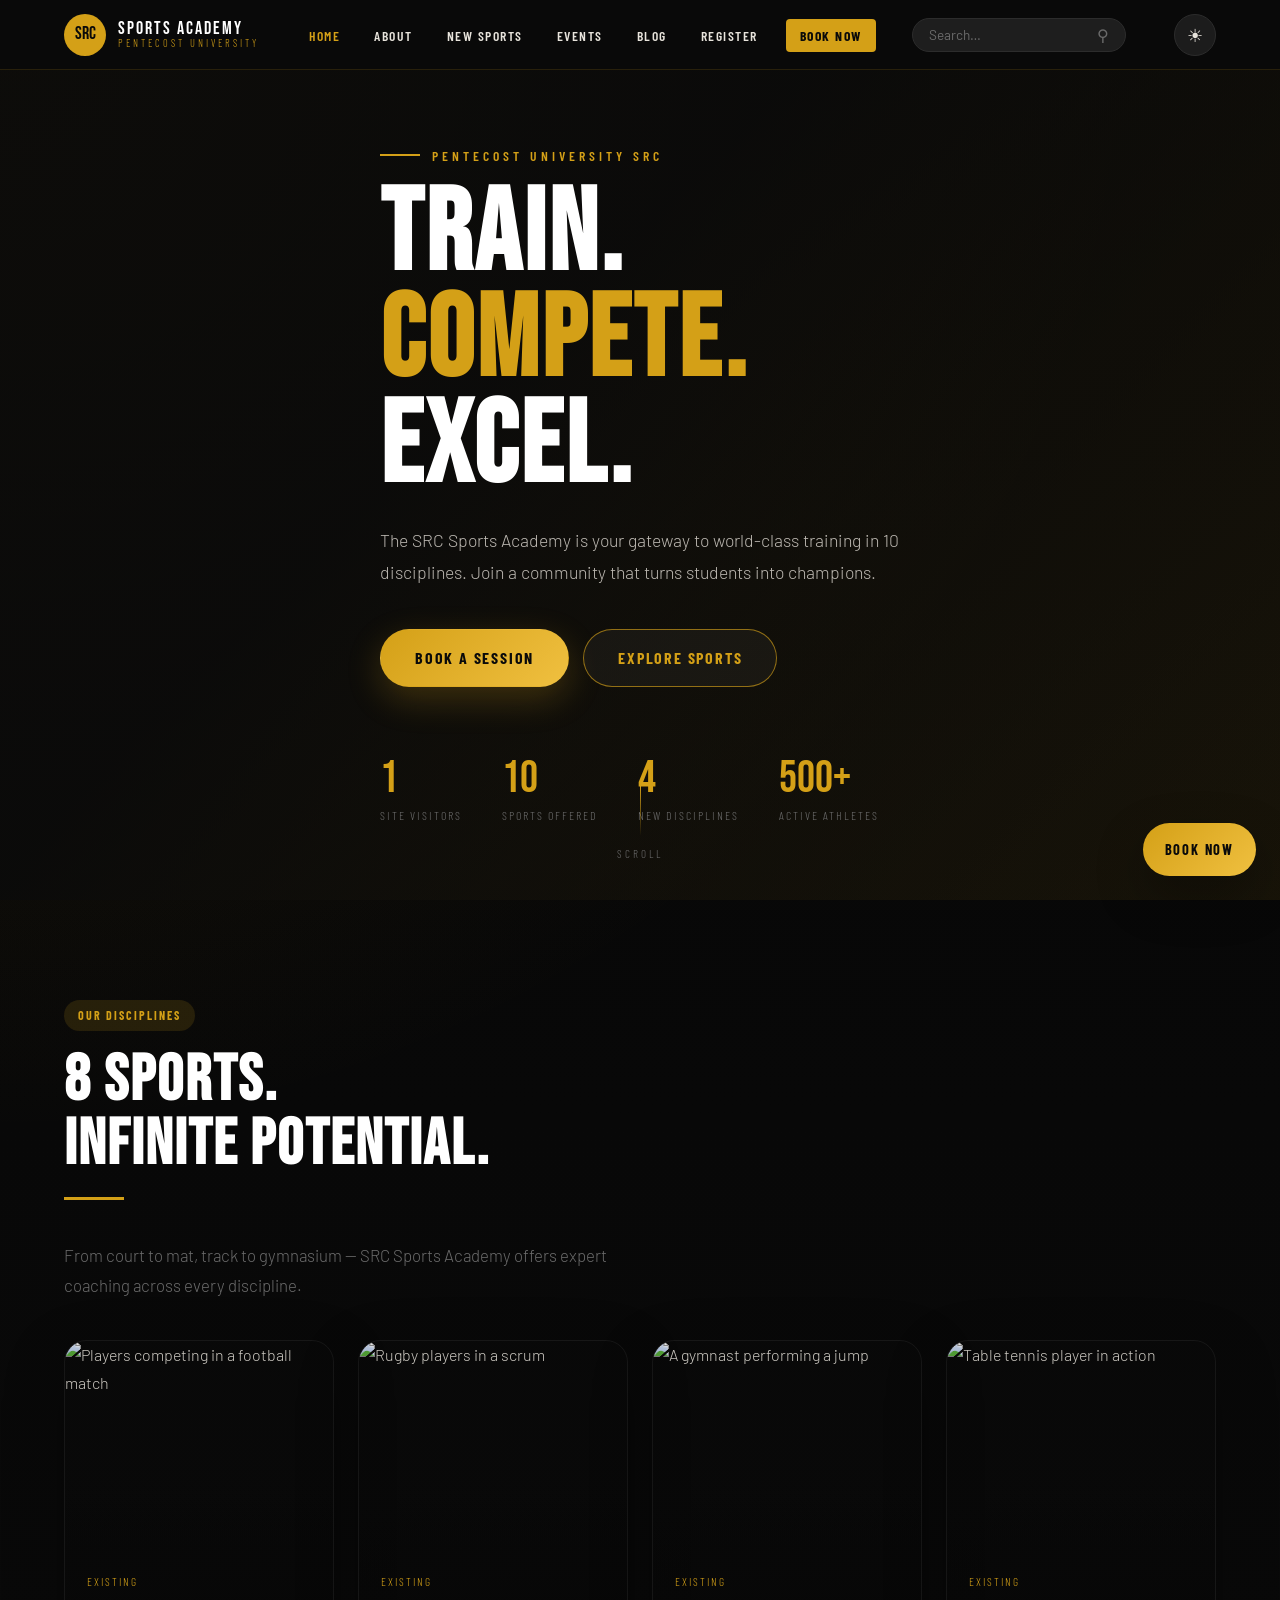
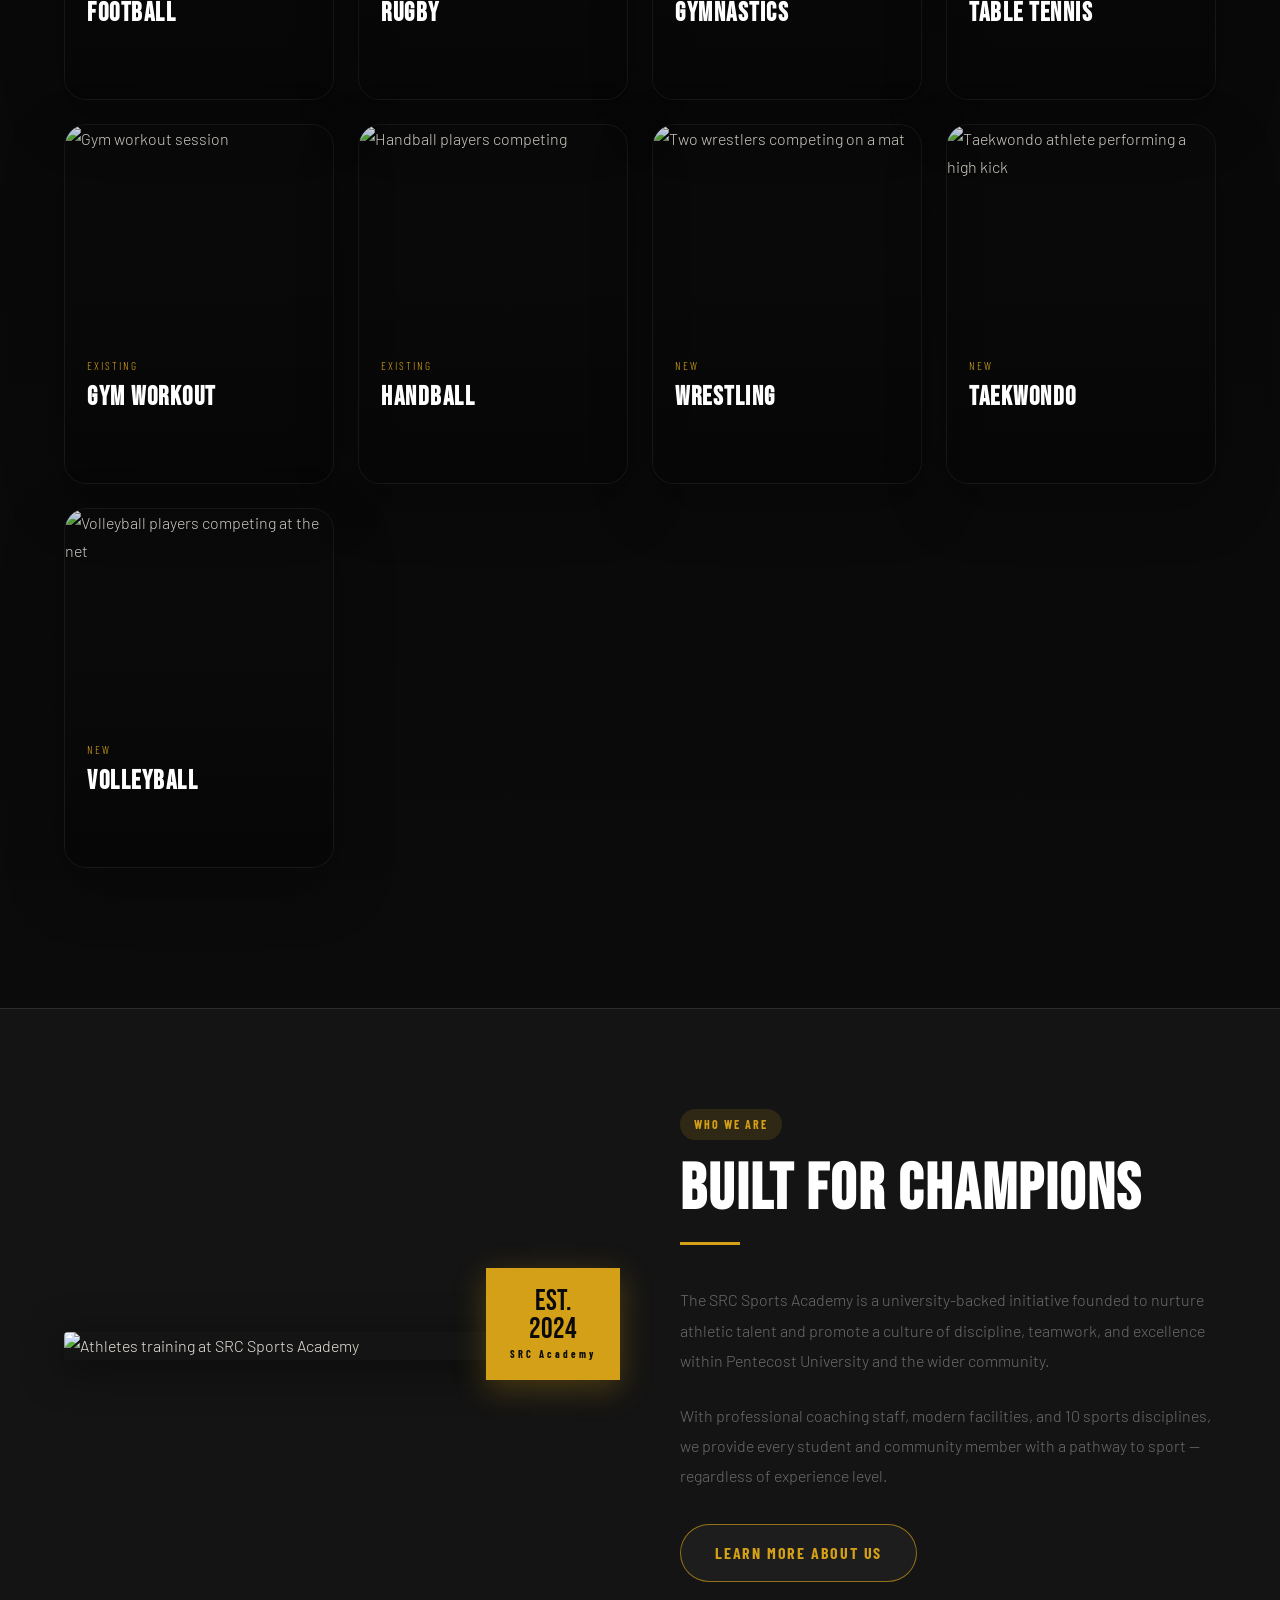
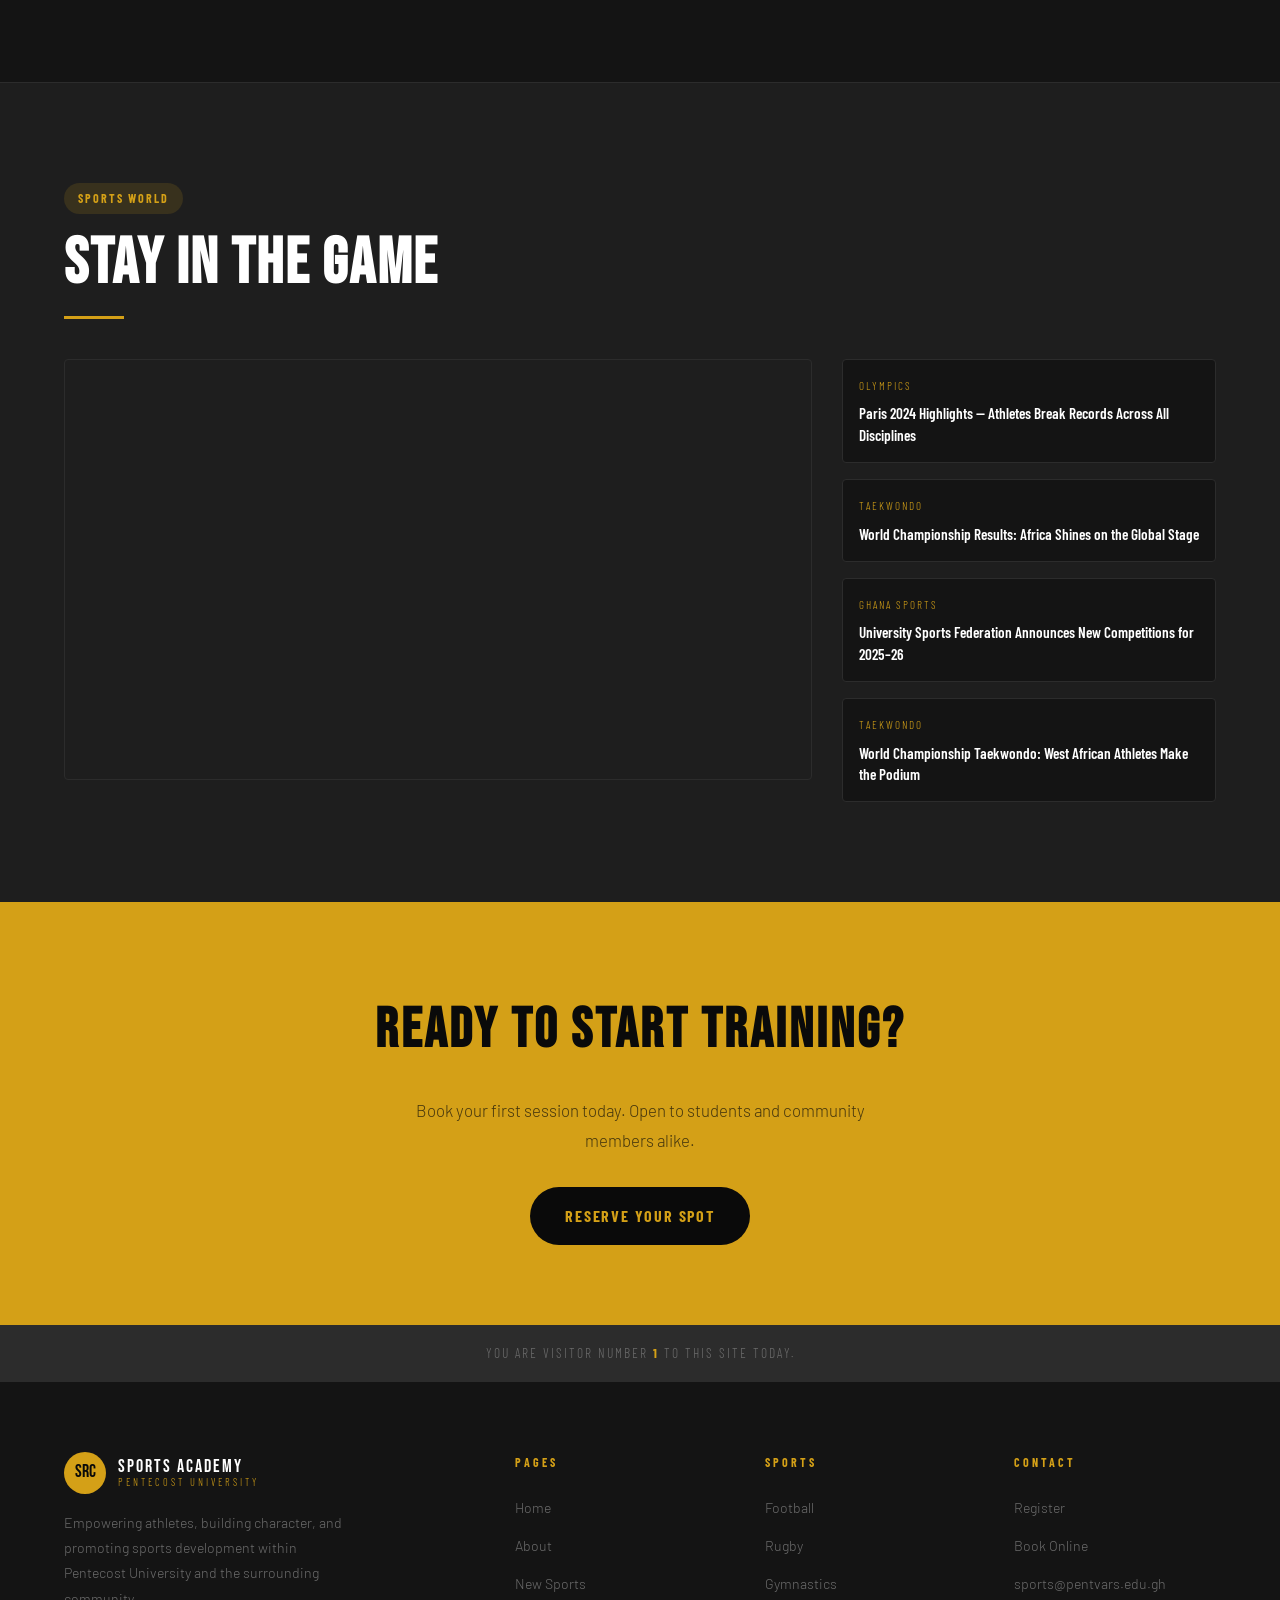
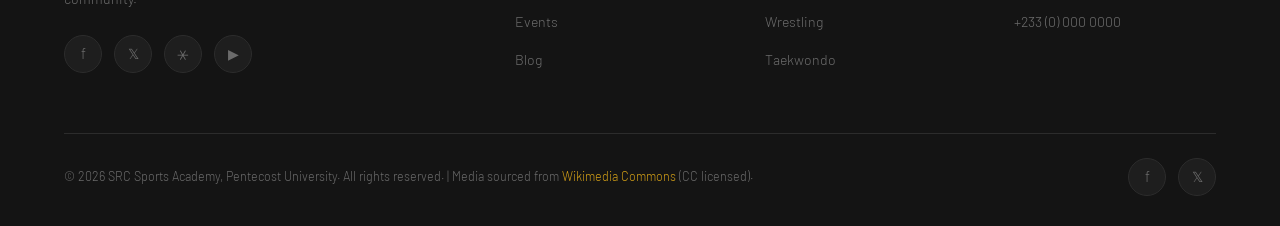
==== index.html @ ab051257 "Add files via upload" ====
<!DOCTYPE html>
<html lang="en">
<head>
  <meta charset="UTF-8">
  <meta name="viewport" content="width=device-width, initial-scale=1.0">
  <meta name="description" content="SRC Sports Academy — Pentecost University's premier sports training centre offering Football, Rugby, Gymnastics, Wrestling, Taekwondo, Volleyball and more.">
  <title>SRC Sports Academy | Home</title>
  <link rel="stylesheet" href="style.css">
</head>
<body>

  <!-- Skip Link (Accessibility) -->
  <a class="skip-link" href="#main-content">Skip to main content</a>

  <!-- ── NAVBAR ──────────────────────────────────────────── -->
  <nav class="navbar" aria-label="Main navigation">
    <div class="container nav-inner">
      <a class="nav-logo" href="index.html" aria-label="SRC Sports Academy Home">
        <div class="nav-logo-icon" aria-hidden="true">SRC</div>
        <div class="nav-logo-text">
          <span>Sports Academy</span>
          <span>Pentecost University</span>
        </div>
      </a>

      <ul class="nav-links">
        <li><a href="index.html" class="active">Home</a></li>
        <li><a href="about.html">About</a></li>
        <li><a href="sports.html">New Sports</a></li>
        <li><a href="events.html">Events</a></li>
        <li><a href="blog.html">Blog</a></li>
        <li><a href="register.html">Register</a></li>
        <li><a href="book.html" class="book-cta">Book Now</a></li>
      </ul>

      <div class="nav-search" role="search">
        <label for="site-search" class="sr-only">Search the site</label>
        <input type="search" id="site-search" placeholder="Search…" aria-label="Search" autocomplete="off">
        <button type="button" id="search-btn" aria-label="Submit search">&#9906;</button>
      </div>

      <button type="button" class="theme-toggle" aria-label="Toggle dark and light mode">☾</button>
      <button class="hamburger" id="hamburger" aria-label="Toggle mobile menu" aria-expanded="false" aria-controls="mobile-nav">
        <span></span><span></span><span></span>
      </button>
    </div>
  </nav>

  <!-- Mobile Nav -->
  <div class="mobile-nav" id="mobile-nav" role="dialog" aria-modal="false" aria-label="Mobile navigation">
    <a href="index.html">Home</a>
    <a href="about.html">About</a>
    <a href="sports.html">New Sports</a>
    <a href="events.html">Events</a>
    <a href="blog.html">Blog</a>
    <a href="register.html">Register</a>
    <a href="book.html" class="book-cta-mob">Book Now →</a>
    <div class="mobile-search" role="search">
      <label for="mobile-search-input" class="sr-only">Search</label>
      <input type="search" id="mobile-search-input" placeholder="Search…" aria-label="Search">
      <button type="button" aria-label="Search">&#9906;</button>
    </div>
  </div>

  <!-- Search Results Panel -->
  <div id="search-results" role="region" aria-live="polite" aria-label="Search results"></div>

  <!-- ── MAIN ────────────────────────────────────────────── -->
  <main id="main-content">

    <!-- HERO -->
    <section class="hero" aria-label="Hero banner">
      <video class="hero-video" autoplay muted loop playsinline poster="https://images.unsplash.com/photo-1577223625816-7546f13df25d?w=1400&amp;q=80" aria-hidden="true">
        <!-- Fallback for browsers without autoplay -->
      </video>
      <div class="hero-overlay" aria-hidden="true"></div>
      <div class="container hero-content">
        <p class="hero-eyebrow fade-up">Pentecost University SRC</p>
        <h1 class="hero-title fade-up delay-1">
          Train.<br><em>Compete.</em><br>Excel.
        </h1>
        <p class="hero-desc fade-up delay-2">
          The SRC Sports Academy is your gateway to world-class training in 10 disciplines. Join a community that turns students into champions.
        </p>
        <div class="hero-actions fade-up delay-3">
          <a href="book.html" class="btn btn-gold">Book a Session</a>
          <a href="sports.html" class="btn btn-outline">Explore Sports</a>
        </div>
        <div class="hero-stats fade-up delay-4">
          <div class="stat-item">
            <div class="stat-num" id="visitor-count">—</div>
            <div class="stat-label">Site Visitors</div>
          </div>
          <div class="stat-item">
            <div class="stat-num">10</div>
            <div class="stat-label">Sports Offered</div>
          </div>
          <div class="stat-item">
            <div class="stat-num">4</div>
            <div class="stat-label">New Disciplines</div>
          </div>
          <div class="stat-item">
            <div class="stat-num">500+</div>
            <div class="stat-label">Active Athletes</div>
          </div>
        </div>
      </div>
      <div class="hero-scroll" aria-hidden="true">
        <div class="scroll-line"></div>
        <span>Scroll</span>
      </div>
    </section>

    <!-- SPORTS GRID -->
    <section class="section-pad" aria-labelledby="sports-heading">
      <div class="container" style="margin-bottom:40px;">
        <span class="tag">Our Disciplines</span>
        <h2 class="section-title" id="sports-heading">8 Sports.<br>Infinite Potential.</h2>
        <div class="divider"></div>
        <p class="section-sub">From court to mat, track to gymnasium — SRC Sports Academy offers expert coaching across every discipline.</p>
        <div class="sports-grid">

        <article class="sport-card">
          <img src="https://images.pexels.com/photos/34049622/pexels-photo-34049622.jpeg?w=800&amp;h=600&amp;fit=crop"
               alt="Players competing in a football match" loading="lazy">
          <div class="sport-card-overlay">
            <div class="sport-tag">Existing</div>
            <h3 class="sport-name">Football</h3>
            <a href="book.html?sport=football" class="sport-book">Book Now →</a>
          </div>
        </article>

        <article class="sport-card">
          <img src="https://images.pexels.com/photos/5116575/pexels-photo-5116575.jpeg?w=800&amp;h=600&amp;fit=crop"
               alt="Rugby players in a scrum" loading="lazy">
          <div class="sport-card-overlay">
            <div class="sport-tag">Existing</div>
            <h3 class="sport-name">Rugby</h3>
            <a href="book.html?sport=rugby" class="sport-book">Book Now →</a>
          </div>
        </article>

        <article class="sport-card">
          <img src="https://images.pexels.com/photos/6572624/pexels-photo-6572624.jpeg?w=800&amp;h=600&amp;fit=crop"
               alt="A gymnast performing a jump" loading="lazy">
          <div class="sport-card-overlay">
            <div class="sport-tag">Existing</div>
            <h3 class="sport-name">Gymnastics</h3>
            <a href="book.html?sport=gymnastics" class="sport-book">Book Now →</a>
          </div>
        </article>

        <article class="sport-card">
          <img src="https://images.pexels.com/photos/709134/pexels-photo-709134.jpeg?w=800&amp;h=600&amp;fit=crop"
               alt="Table tennis player in action" loading="lazy">
          <div class="sport-card-overlay">
            <div class="sport-tag">Existing</div>
            <h3 class="sport-name">Table Tennis</h3>
            <a href="book.html?sport=tabletennis" class="sport-book">Book Now →</a>
          </div>
        </article>

        <article class="sport-card">
          <img src="https://images.pexels.com/photos/31849599/pexels-photo-31849599.jpeg?w=800&amp;h=600&amp;fit=crop"
               alt="Gym workout session" loading="lazy">
          <div class="sport-card-overlay">
            <div class="sport-tag">Existing</div>
            <h3 class="sport-name">Gym Workout</h3>
            <a href="book.html?sport=gymworkout" class="sport-book">Book Now →</a>
          </div>
        </article>

        <article class="sport-card">
          <img src="https://images.pexels.com/photos/10349969/pexels-photo-10349969.jpeg?w=800&amp;h=600&amp;fit=crop"
               alt="Handball players competing" loading="lazy">
          <div class="sport-card-overlay">
            <div class="sport-tag">Existing</div>
            <h3 class="sport-name">Handball</h3>
            <a href="book.html?sport=handball" class="sport-book">Book Now →</a>
          </div>
        </article>

        <article class="sport-card">
          <img src="https://images.pexels.com/photos/29762867/pexels-photo-29762867.jpeg?w=800&amp;h=600&amp;fit=crop"
               alt="Two wrestlers competing on a mat" loading="lazy">
          <div class="sport-card-overlay">
            <div class="sport-tag">New</div>
            <h3 class="sport-name">Wrestling</h3>
            <a href="book.html?sport=wrestling" class="sport-book">Book Now →</a>
          </div>
        </article>

        <article class="sport-card">
          <img src="https://images.pexels.com/photos/30788992/pexels-photo-30788992.jpeg?w=800&amp;h=600&amp;fit=crop"
               alt="Taekwondo athlete performing a high kick" loading="lazy">
          <div class="sport-card-overlay">
            <div class="sport-tag">New</div>
            <h3 class="sport-name">Taekwondo</h3>
            <a href="book.html?sport=taekwondo" class="sport-book">Book Now →</a>
          </div>
        </article>

        <article class="sport-card">
          <img src="https://images.pexels.com/photos/35514787/pexels-photo-35514787.jpeg?w=800&amp;h=600&amp;fit=crop"
               alt="Volleyball players competing at the net" loading="lazy">
          <div class="sport-card-overlay">
            <div class="sport-tag">New</div>
            <h3 class="sport-name">Volleyball</h3>
            <a href="book.html?sport=volleyball" class="sport-book">Book Now →</a>
          </div>
        </article>

      </div>
    </div>
    </section>

    <!-- ABOUT BAND -->
    <section class="about-band section-pad" aria-labelledby="about-heading">
      <div class="container about-grid">
        <div class="about-img-wrap">
          <img src="https://images.pexels.com/photos/7793692/pexels-photo-7793692.jpeg?w=1280&amp;h=800&amp;fit=crop"
               alt="Athletes training at SRC Sports Academy" loading="lazy">
          <div class="about-badge">
            Est.<br>2024<br><small>SRC Academy</small>
          </div>
        </div>
        <div>
          <span class="tag">Who We Are</span>
          <h2 class="section-title" id="about-heading">Built For Champions</h2>
          <div class="divider"></div>
          <p style="color:var(--grey);line-height:1.9;margin-bottom:24px;">
            The SRC Sports Academy is a university-backed initiative founded to nurture athletic talent and promote a culture of discipline, teamwork, and excellence within Pentecost University and the wider community.
          </p>
          <p style="color:var(--grey);line-height:1.9;margin-bottom:32px;">
            With professional coaching staff, modern facilities, and 10 sports disciplines, we provide every student and community member with a pathway to sport — regardless of experience level.
          </p>
          <a href="about.html" class="btn btn-outline">Learn More About Us</a>
        </div>
      </div>
    </section>

    <!-- MEDIA SECTION -->
    <section class="media-section section-pad" aria-labelledby="media-heading">
      <div class="container">
        <span class="tag">Sports World</span>
        <h2 class="section-title" id="media-heading">Stay In the Game</h2>
        <div class="divider"></div>
        <div class="media-grid">
          <div class="media-embed">
            <iframe
              src="https://www.youtube.com/embed/pqnfrzqMUhk?autoplay=1&amp;mute=1&amp;rel=0&amp;playsinline=1"
              title="Olympic Highlights — Embedded Sports Coverage"
              allow="accelerometer; autoplay; clipboard-write; encrypted-media; gyroscope; picture-in-picture; fullscreen"
              allowfullscreen
              loading="lazy"
              aria-label="Olympic sports highlights video">
            </iframe>
          </div>
          <div class="media-sidebar">
            <div class="media-card">
              <div class="media-card-tag">Olympics</div>
              <div class="media-card-title">Paris 2024 Highlights — Athletes Break Records Across All Disciplines</div>
            </div>
            <div class="media-card">
              <div class="media-card-tag">Taekwondo</div>
              <div class="media-card-title">World Championship Results: Africa Shines on the Global Stage</div>
            </div>
            <div class="media-card">
              <div class="media-card-tag">Ghana Sports</div>
              <div class="media-card-title">University Sports Federation Announces New Competitions for 2025–26</div>
            </div>
            <div class="media-card">
              <div class="media-card-tag">Taekwondo</div>
              <div class="media-card-title">World Championship Taekwondo: West African Athletes Make the Podium</div>
            </div>
          </div>
        </div>
      </div>
    </section>

    <!-- CTA BAND -->
    <section aria-label="Call to action" style="background:var(--gold);padding:80px 0;text-align:center;">
      <div class="container">
        <h2 style="font-family:var(--font-display);font-size:clamp(2rem,5vw,3.5rem);color:var(--dark);letter-spacing:3px;margin-bottom:16px;">
          READY TO START TRAINING?
        </h2>
        <p style="color:rgba(10,10,10,0.7);font-size:1.05rem;margin-bottom:32px;max-width:500px;margin-left:auto;margin-right:auto;">
          Book your first session today. Open to students and community members alike.
        </p>
        <a href="book.html" class="btn" style="background:var(--dark);color:var(--gold);">Reserve Your Spot</a>
      </div>
    </section>

  </main>

  <!-- ── VISITOR COUNTER ──────────────────────────────────── -->
  <div class="visitor-bar" role="status" aria-live="polite">
    You are visitor number <strong id="visit-count-display">—</strong> to this site today.
  </div>

  <!-- ── FOOTER ───────────────────────────────────────────── -->
  <a href="book.html" class="fab-book" aria-label="Book Now">Book Now</a>
  <footer role="contentinfo">
    <div class="container">
      <div class="footer-grid">
        <div class="footer-brand">
          <div class="nav-logo" style="margin-bottom:0">
            <div class="nav-logo-icon">SRC</div>
            <div class="nav-logo-text">
              <span>Sports Academy</span>
              <span>Pentecost University</span>
            </div>
          </div>
          <p>Empowering athletes, building character, and promoting sports development within Pentecost University and the surrounding community.</p>
          <div class="social-icons" aria-label="Social media links">
            <a href="#" class="social-icon" aria-label="Facebook">f</a>
            <a href="#" class="social-icon" aria-label="Twitter/X">𝕏</a>
            <a href="#" class="social-icon" aria-label="Instagram">&#9913;</a>
            <a href="#" class="social-icon" aria-label="YouTube">&#9654;</a>
          </div>
        </div>
        <div class="footer-col">
          <h4>Pages</h4>
          <ul>
            <li><a href="index.html">Home</a></li>
            <li><a href="about.html">About</a></li>
            <li><a href="sports.html">New Sports</a></li>
            <li><a href="events.html">Events</a></li>
            <li><a href="blog.html">Blog</a></li>
          </ul>
        </div>
        <div class="footer-col">
          <h4>Sports</h4>
          <ul>
            <li><a href="book.html?sport=football">Football</a></li>
            <li><a href="book.html?sport=rugby">Rugby</a></li>
            <li><a href="book.html?sport=gymnastics">Gymnastics</a></li>
            <li><a href="book.html?sport=wrestling">Wrestling</a></li>
            <li><a href="book.html?sport=taekwondo">Taekwondo</a></li>
          </ul>
        </div>
        <div class="footer-col">
          <h4>Contact</h4>
          <ul>
            <li><a href="register.html">Register</a></li>
            <li><a href="book.html">Book Online</a></li>
            <li><a href="mailto:sports@pentvars.edu.gh">sports@pentvars.edu.gh</a></li>
            <li><a href="tel:+233000000000">+233 (0) 000 0000</a></li>
          </ul>
        </div>
      </div>
      <div class="footer-bottom">
        <p class="footer-copy">
          &copy; 2026 SRC Sports Academy, Pentecost University. All rights reserved. |
          Media sourced from <a href="https://commons.wikimedia.org" target="_blank" rel="noopener">Wikimedia Commons</a> (CC licensed).
        </p>
        <div class="social-icons" aria-hidden="true">
          <a href="#" class="social-icon" tabindex="-1">f</a>
          <a href="#" class="social-icon" tabindex="-1">𝕏</a>
        </div>
      </div>
    </div>
  </footer>

  <!-- ── SCRIPTS ──────────────────────────────────────────── -->
  <script src="https://code.jquery.com/jquery-3.7.1.min.js"
          integrity="sha256-/JqT3SQfawRcv/BIHPThkBvs0OEvtFFmqPF/lYI/Cxo="
          crossorigin="anonymous"></script>
  <script>
  $(function () {

    /* ── Hamburger Menu ── */
    const $ham = $('#hamburger');
    const $mob = $('#mobile-nav');
    $ham.on('click', function () {
      const open = $mob.hasClass('open');
      $mob.toggleClass('open');
      $ham.toggleClass('open');
      $ham.attr('aria-expanded', !open);
    });

    /* ── Visitor Counter ── */
    let count = parseInt(localStorage.getItem('src_visits') || '0') + 1;
    localStorage.setItem('src_visits', count);
    $('#visitor-count, #visit-count-display').text(count.toLocaleString());

    /* ── Search Functionality ── */
    const pages = [
      { title: 'Home',       url: 'index.html',    desc: 'SRC Sports Academy landing page' },
      { title: 'About',      url: 'about.html',    desc: 'Mission, vision, values and team' },
      { title: 'New Sports', url: 'sports.html',   desc: 'Wrestling, Taekwondo, Volleyball' },
      { title: 'Events',     url: 'events.html',   desc: 'Upcoming fixtures and competitions' },
      { title: 'Blog',       url: 'blog.html',     desc: 'News, updates and community posts' },
      { title: 'Register',   url: 'register.html', desc: 'Create your academy account' },
      { title: 'Book Now',   url: 'book.html',     desc: 'Reserve a training session online' },
      { title: 'Football',   url: 'book.html?sport=football',   desc: 'Book a football session' },
      { title: 'Rugby',      url: 'book.html?sport=rugby',      desc: 'Book a rugby session' },
      { title: 'Taekwondo',  url: 'book.html?sport=taekwondo',  desc: 'Book a taekwondo session' },
      { title: 'Wrestling',  url: 'book.html?sport=wrestling',  desc: 'Book a wrestling session' },
      { title: 'Volleyball', url: 'book.html?sport=volleyball',  desc: 'Book a volleyball session' },
    ];

    function doSearch(q) {
      const $panel = $('#search-results');
      if (!q.trim()) { $panel.hide(); return; }
      const results = pages.filter(p =>
        p.title.toLowerCase().includes(q.toLowerCase()) ||
        p.desc.toLowerCase().includes(q.toLowerCase())
      );
      if (!results.length) {
        $panel.html('<h4>Search Results</h4><p style="color:var(--grey)">No results found.</p>').show();
        return;
      }
      let html = '<h4>Search Results</h4>';
      results.forEach(r => {
        html += `<div class="result-item"><a href="${r.url}">${r.title}</a><p>${r.desc}</p></div>`;
      });
      $panel.html(html).show();
    }

    $('#search-btn').on('click', function () { doSearch($('#site-search').val()); });
    $('#site-search').on('keyup', function (e) {
      if (e.key === 'Enter' || e.key === 'Escape') {
        if (e.key === 'Escape') { $('#search-results').hide(); return; }
        doSearch($(this).val());
      }
    });
    $(document).on('click', function (e) {
      if (!$(e.target).closest('.nav-search, #search-results').length) {
        $('#search-results').hide();
      }
    });

  });
  </script>

  <script src="theme-toggle.js"></script>
</body>
</html>
---- style.css ----
/* ============================================================
   SRC SPORTS ACADEMY — EXTERNAL STYLESHEET
   Pentecost University | Level 200 Web Design Project
   ============================================================ */

@import url('https://fonts.googleapis.com/css2?family=Bebas+Neue&family=Barlow:ital,wght@0,300;0,400;0,600;0,700;1,300&family=Barlow+Condensed:wght@400;600;700&display=swap');

/* ── CSS Variables ─────────────────────────────────────── */
:root {
  --gold:    #D4A017;
  --gold-lt: #F0C040;
  --dark:    #0A0A0A;
  --dark2:   #141414;
  --dark3:   #1E1E1E;
  --mid:     #2C2C2C;
  --grey:    #6B6B6B;
  --light:   #E8E4DC;
  --white:   #FFFFFF;
  --red:     #C0392B;

  --font-display: 'Bebas Neue', sans-serif;
  --font-cond:    'Barlow Condensed', sans-serif;
  --font-body:    'Barlow', sans-serif;

  --nav-h: 70px;
  --radius: 4px;
  --transition: 0.3s ease;
  --shadow: 0 8px 40px rgba(0,0,0,0.5);
  --bg: radial-gradient(circle at top left, rgba(212,160,23,0.12), transparent 22%), linear-gradient(180deg, #060606 0%, #0f0f0f 100%);
  --surface: var(--dark2);
  --surface-strong: var(--dark3);
  --surface-soft: rgba(255,255,255,0.04);
  --border-color: var(--mid);
  --text: var(--light);
  --text-muted: var(--grey);
  --card-border: rgba(255,255,255,0.06);
}

body.light-mode {
  --dark: #f4f3ee;
  --dark2: #fbf9f4;
  --dark3: #ffffff;
  --mid: #d7c2a0;
  --grey: #6b6b6b;
  --light: #1a1a1a;
  --white: #111111;
  --text: #111111;
  --text-muted: #5d5d5d;
  --bg: radial-gradient(circle at top left, rgba(212,160,23,0.18), transparent 24%), linear-gradient(180deg, #fbf7f0 0%, #ede7db 100%);
  --surface: var(--dark2);
  --surface-strong: var(--dark3);
  --surface-soft: rgba(0,0,0,0.03);
  --border-color: rgba(0,0,0,0.12);
  --card-border: rgba(0,0,0,0.08);
}

body.light-mode .form-wrap {
  background: rgba(255,255,255,0.92);
  border-color: rgba(0,0,0,0.08);
  box-shadow: 0 18px 60px rgba(0,0,0,0.08);
}
body.light-mode .form-input,
body.light-mode .form-select,
body.light-mode .form-textarea {
  background: rgba(0,0,0,0.04);
  border-color: rgba(0,0,0,0.08);
  color: var(--text);
}
body.light-mode .form-input::placeholder,
body.light-mode .form-textarea::placeholder {
  color: var(--grey);
}
body.light-mode .hero-overlay {
  background: linear-gradient(135deg, rgba(255,255,255,0.88) 40%, rgba(212,160,23,0.08) 100%);
}
body.light-mode .sport-card-overlay {
  background: linear-gradient(to top, rgba(255,255,255,0.96) 0%, rgba(255,255,255,0.15) 60%);
}


/* ── Reset ─────────────────────────────────────────────── */
*, *::before, *::after { box-sizing: border-box; margin: 0; padding: 0; }
html { scroll-behavior: smooth; }
body {
  min-height: 100vh;
  background: var(--bg);
  color: var(--text);
  font-family: var(--font-body);
  font-weight: 300;
  font-size: 1rem;
  line-height: 1.75;
  overflow-x: hidden;
}
img { max-width: 100%; display: block; }
a { color: inherit; text-decoration: none; transition: color var(--transition); }
a:hover { color: var(--gold); }
ul { list-style: none; }
button, input, textarea, select {
  font-family: var(--font-body);
  outline: none;
  border: none;
  background: none;
}
button:focus-visible,
input:focus-visible,
textarea:focus-visible,
select:focus-visible {
  outline: 3px solid rgba(212,160,23,0.35);
  outline-offset: 3px;
}

/* ── Utility ───────────────────────────────────────────── */
.container        { max-width: 1200px; margin: 0 auto; padding: 0 24px; }
.section-pad      { padding: 100px 0; }
.section-pad-sm   { padding: 60px 0; }
.text-gold        { color: var(--gold); }
.text-center      { text-align: center; }
.btn {
  display: inline-flex;
  align-items: center;
  justify-content: center;
  padding: 14px 34px;
  font-family: var(--font-cond);
  font-size: 1rem;
  font-weight: 700;
  letter-spacing: 1.8px;
  text-transform: uppercase;
  cursor: pointer;
  border-radius: 999px;
  transition: transform var(--transition), box-shadow var(--transition), background var(--transition), color var(--transition);
  border: 1px solid transparent;
}
.btn-gold {
  background: linear-gradient(135deg, var(--gold), var(--gold-lt));
  color: var(--dark);
  box-shadow: 0 12px 35px rgba(212,160,23,0.24);
}
.btn-gold:hover {
  background: linear-gradient(135deg, #f3cf6f, #ffe493);
  transform: translateY(-3px);
}
.btn-outline {
  border: 1px solid rgba(212,160,23,0.65);
  color: var(--gold);
  background: rgba(255,255,255,0.04);
}
.btn-outline:hover {
  background: rgba(212,160,23,0.12);
  color: var(--gold);
  transform: translateY(-2px);
}
.btn svg,
.btn-icon { margin-left: 10px; }
.tag {
  display: inline-block;
  padding: 5px 14px;
  background: rgba(212,160,23,0.14);
  color: var(--gold);
  font-family: var(--font-cond);
  font-size: 0.75rem;
  font-weight: 700;
  letter-spacing: 2px;
  text-transform: uppercase;
  border-radius: 999px;
  margin-bottom: 18px;
}
.section-title {
  font-family: var(--font-display);
  font-size: clamp(2.4rem, 5vw, 4rem);
  line-height: 1;
  letter-spacing: 2px;
  color: var(--white);
  margin-bottom: 16px;
}
.section-sub {
  font-size: 1.05rem;
  color: var(--grey);
  max-width: 600px;
  line-height: 1.8;
}
.divider {
  width: 60px; height: 3px;
  background: var(--gold);
  margin: 20px 0 40px;
}
.divider.center { margin: 20px auto 40px; }
.sr-only {
  position: absolute; width: 1px; height: 1px;
  padding: 0; margin: -1px; overflow: hidden;
  clip: rect(0,0,0,0); border: 0;
}

/* ── Skip Link (Accessibility) ─────────────────────────── */
.skip-link {
  position: absolute;
  top: -50px; left: 16px;
  background: var(--gold);
  color: var(--dark);
  padding: 10px 20px;
  font-weight: 700;
  z-index: 9999;
  border-radius: 0 0 4px 4px;
  transition: top 0.2s;
}
.skip-link:focus { top: 0; }

/* ── NAVIGATION ────────────────────────────────────────── */
.navbar {
  position: fixed; top: 0; left: 0; right: 0;
  height: var(--nav-h);
  background: rgba(10,10,10,0.95);
  backdrop-filter: blur(12px);
  border-bottom: 1px solid rgba(212,160,23,0.15);
  z-index: 1000;
  display: flex;
  align-items: center;
}
.nav-inner {
  display: flex; align-items: center;
  justify-content: space-between;
  width: 100%;
}
.nav-logo {
  display: flex; align-items: center; gap: 12px;
}
.nav-logo-icon {
  width: 42px; height: 42px;
  background: var(--gold);
  border-radius: 50%;
  display: flex; align-items: center; justify-content: center;
  font-family: var(--font-display);
  font-size: 1.1rem;
  color: var(--dark);
  flex-shrink: 0;
}
.nav-logo-text {
  display: flex; flex-direction: column;
  line-height: 1.1;
}
.nav-logo-text span:first-child {
  font-family: var(--font-display);
  font-size: 1.1rem;
  letter-spacing: 2px;
  color: var(--white);
}
.nav-logo-text span:last-child {
  font-family: var(--font-cond);
  font-size: 0.65rem;
  letter-spacing: 3px;
  color: var(--gold);
  text-transform: uppercase;
}
.nav-links {
  display: flex; align-items: center; gap: 6px;
}
.nav-links a {
  font-family: var(--font-cond);
  font-size: 0.85rem;
  font-weight: 600;
  letter-spacing: 1.5px;
  text-transform: uppercase;
  color: var(--light);
  padding: 8px 14px;
  border-radius: var(--radius);
  transition: var(--transition);
}
.nav-links a:hover,
.nav-links a.active {
  color: var(--gold);
}
.nav-links .book-cta {
  background: var(--gold);
  color: var(--dark) !important;
  font-weight: 700;
  margin-left: 8px;
}
.nav-links .book-cta:hover {
  background: var(--gold-lt);
  transform: translateY(-1px);
}
.nav-search {
  display: flex; align-items: center;
  background: var(--dark3);
  border: 1px solid var(--mid);
  border-radius: 30px;
  padding: 6px 16px;
  gap: 8px;
  transition: var(--transition);
}
.nav-search:focus-within {
  border-color: var(--gold);
}
.nav-search input {
  background: none;
  color: var(--text);
  font-size: 0.85rem;
  width: 160px;
}
.nav-search input::placeholder { color: var(--grey); }
.nav-search button {
  color: var(--grey);
  cursor: pointer;
  font-size: 1rem;
  transition: color 0.2s;
}
.nav-search button:hover { color: var(--gold); }
.hamburger {
  display: none;
  flex-direction: column; gap: 5px;
  cursor: pointer; padding: 6px;
  background: none; border: none;
}
.theme-toggle {
  display: inline-flex;
  align-items: center;
  justify-content: center;
  width: 42px;
  height: 42px;
  margin-left: 12px;
  border-radius: 50%;
  border: 1px solid var(--border-color);
  background: rgba(255,255,255,0.08);
  color: var(--text);
  font-size: 1.1rem;
  cursor: pointer;
  transition: var(--transition), background var(--transition), transform var(--transition);
}
.theme-toggle:hover {
  transform: translateY(-2px);
  background: rgba(255,255,255,0.14);
}
body.light-mode .theme-toggle {
  background: rgba(0,0,0,0.12);
  color: var(--text);
  border-color: rgba(0,0,0,0.16);
}
body.light-mode .theme-toggle:hover {
  background: rgba(0,0,0,0.2);
}
body.light-mode .navbar {
  background: rgba(255,255,255,0.92);
  border-bottom-color: rgba(0,0,0,0.08);
}
body.light-mode .nav-links a,
body.light-mode .mobile-nav a,
body.light-mode .nav-search input,
body.light-mode .mobile-search input {
  color: var(--text);
}
body.light-mode .nav-search,
body.light-mode .mobile-search {
  background: rgba(0,0,0,0.06);
  border-color: rgba(0,0,0,0.08);
}
body.light-mode .nav-logo-text span:first-child {
  color: var(--dark);
}
.hamburger span {
  display: block;
  width: 24px; height: 2px;
  background: var(--light);
  border-radius: 2px;
  transition: var(--transition);
}
.hamburger.open span:nth-child(1) { transform: translateY(7px) rotate(45deg); }
.hamburger.open span:nth-child(2) { opacity: 0; }
.hamburger.open span:nth-child(3) { transform: translateY(-7px) rotate(-45deg); }

/* Mobile nav */
.mobile-nav {
  display: none;
  flex-direction: column;
  position: fixed;
  top: var(--nav-h); left: 0; right: 0;
  background: var(--dark2);
  border-top: 1px solid var(--mid);
  padding: 20px 24px 30px;
  z-index: 999;
  transform: translateY(-110%);
  transition: transform 0.35s cubic-bezier(0.4,0,0.2,1);
}
.mobile-nav.open { transform: translateY(0); }
.mobile-nav a {
  font-family: var(--font-cond);
  font-size: 1.1rem;
  font-weight: 600;
  letter-spacing: 2px;
  text-transform: uppercase;
  color: var(--light);
  padding: 14px 0;
  border-bottom: 1px solid var(--mid);
  transition: color 0.2s;
}
.mobile-nav a:hover { color: var(--gold); }
.mobile-nav .book-cta-mob {
  margin-top: 20px;
  background: var(--gold);
  color: var(--dark);
  text-align: center;
  padding: 14px;
  border-radius: var(--radius);
  font-weight: 700;
}
.mobile-search {
  margin-top: 16px;
  display: flex; align-items: center;
  background: var(--dark3);
  border: 1px solid var(--mid);
  border-radius: 30px;
  padding: 8px 16px; gap: 8px;
}
.mobile-search input {
  flex: 1; background: none;
  color: var(--text); font-size: 0.9rem;
}
.mobile-search input::placeholder { color: var(--grey); }
.mobile-search button { color: var(--grey); cursor: pointer; }

/* ── HERO (Homepage) ───────────────────────────────────── */
.hero {
  position: relative;
  min-height: 100vh;
  display: flex; align-items: center;
  overflow: hidden;
}
.hero-video {
  position: absolute; inset: 0;
  width: 100%; height: 100%;
  object-fit: cover;
  z-index: 0;
  filter: brightness(0.35);
}
.hero-overlay {
  position: absolute; inset: 0;
  background: linear-gradient(135deg, rgba(10,10,10,0.85) 40%, rgba(212,160,23,0.08) 100%);
  z-index: 1;
}
.hero-content {
  position: relative; z-index: 2;
  padding-top: var(--nav-h);
}
.hero-eyebrow {
  font-family: var(--font-cond);
  font-size: 0.85rem;
  font-weight: 600;
  letter-spacing: 4px;
  text-transform: uppercase;
  color: var(--gold);
  margin-bottom: 16px;
  display: flex; align-items: center; gap: 12px;
}
.hero-eyebrow::before {
  content: '';
  display: block; width: 40px; height: 2px;
  background: var(--gold);
}
.hero-title {
  font-family: var(--font-display);
  font-size: clamp(3.5rem, 9vw, 7.5rem);
  line-height: 0.92;
  letter-spacing: 3px;
  color: var(--white);
  margin-bottom: 24px;
}
.hero-title em {
  color: var(--gold);
  font-style: normal;
}
.hero-desc {
  font-size: 1.1rem;
  font-weight: 300;
  color: rgba(232,228,220,0.8);
  max-width: 520px;
  line-height: 1.8;
  margin-bottom: 40px;
}
.hero-actions {
  display: flex; flex-wrap: wrap; gap: 14px;
  align-items: center;
}
.hero-stats {
  display: flex; gap: 40px;
  margin-top: 70px;
}
.stat-item { text-align: left; }
.stat-num {
  font-family: var(--font-display);
  font-size: 2.8rem;
  color: var(--gold);
  line-height: 1;
}
.stat-label {
  font-family: var(--font-cond);
  font-size: 0.75rem;
  letter-spacing: 2px;
  text-transform: uppercase;
  color: var(--grey);
  margin-top: 4px;
}
.hero-scroll {
  position: absolute;
  bottom: 36px; left: 50%;
  transform: translateX(-50%);
  z-index: 2;
  display: flex; flex-direction: column;
  align-items: center; gap: 8px;
  color: var(--grey);
  font-family: var(--font-cond);
  font-size: 0.7rem;
  letter-spacing: 3px;
  text-transform: uppercase;
}
.scroll-line {
  width: 1px; height: 50px;
  background: linear-gradient(to bottom, var(--gold), transparent);
  animation: scrollPulse 2s infinite;
}
@keyframes scrollPulse {
  0%,100% { opacity: 1; }
  50%      { opacity: 0.3; }
}

/* ── SPORTS GRID ───────────────────────────────────────── */
.sports-grid {
  display: grid;
  grid-template-columns: repeat(auto-fit, minmax(260px, 1fr));
  gap: 24px;
  align-items: stretch;
  margin-top: 40px;
}
.sport-card {
  position: relative;
  aspect-ratio: 3 / 4;
  overflow: hidden;
  cursor: pointer;
  min-height: 340px;
}
.sport-card {
  position: relative;
  aspect-ratio: 3/4;
  overflow: hidden;
  cursor: pointer;
  border-radius: 22px;
  border: 1px solid rgba(255,255,255,0.06);
  box-shadow: 0 20px 60px rgba(0,0,0,0.28);
  transition: transform var(--transition), border-color var(--transition), box-shadow var(--transition);
}
.sport-card:hover {
  transform: translateY(-4px);
  border-color: rgba(212,160,23,0.4);
  box-shadow: 0 26px 70px rgba(0,0,0,0.38);
}
.sport-card img {
  width: 100%; height: 100%;
  object-fit: cover;
  transition: transform 0.8s ease;
}
.sport-card:hover img { transform: scale(1.08); }
.sport-card-overlay {
  position: absolute; inset: 0;
  background: linear-gradient(to top, rgba(6,6,6,0.96) 0%, rgba(8,8,8,0.12) 60%);
  display: flex; flex-direction: column;
  justify-content: flex-end;
  padding: 24px 22px;
  transition: var(--transition);
}
.sport-card:hover .sport-card-overlay {
  background: linear-gradient(to top, rgba(10,10,10,0.98) 0%, rgba(212,160,23,0.12) 100%);
}
.sport-name {
  font-family: var(--font-display);
  font-size: clamp(1.45rem, 2vw, 1.9rem);
  letter-spacing: 1.5px;
  color: var(--white);
  line-height: 1.05;
  margin-bottom: 8px;
}
.sport-tag {
  font-family: var(--font-cond);
  font-size: 0.72rem;
  letter-spacing: 2px;
  color: var(--gold);
  text-transform: uppercase;
  margin-bottom: 10px;
}
.sport-card .sport-book {
  margin-top: 16px;
  font-family: var(--font-cond);
  font-size: 0.85rem;
  letter-spacing: 1.8px;
  color: var(--gold);
  text-transform: uppercase;
  display: inline-flex; align-items: center; gap: 8px;
  opacity: 0;
  transform: translateY(10px);
  transition: var(--transition);
}
.sport-card:hover .sport-book {
  opacity: 1;
  transform: translateY(0);
}

/* ── ABOUT BAND ────────────────────────────────────────── */
.about-band {
  background: var(--dark2);
  border-top: 1px solid var(--mid);
  border-bottom: 1px solid var(--mid);
}
.about-grid {
  display: grid;
  grid-template-columns: 1fr 1fr;
  gap: 80px;
  align-items: center;
}
.about-img-wrap {
  position: relative;
}
.about-img-wrap img {
  width: 100%; border-radius: var(--radius);
  box-shadow: var(--shadow);
}
.about-badge {
  position: absolute;
  bottom: -20px; right: -20px;
  background: var(--gold);
  color: var(--dark);
  padding: 20px 24px;
  font-family: var(--font-display);
  font-size: 1.8rem;
  line-height: 1;
  text-align: center;
  box-shadow: 0 8px 30px rgba(212,160,23,0.3);
}
.about-badge small {
  display: block;
  font-family: var(--font-cond);
  font-size: 0.65rem;
  letter-spacing: 3px;
  font-weight: 700;
  margin-top: 4px;
}

/* ── MEDIA EMBED SECTION ───────────────────────────────── */
.media-section { background: var(--dark3); }
.media-grid {
  display: grid;
  grid-template-columns: 2fr 1fr;
  gap: 30px;
}
.media-embed iframe {
  width: 100%;
  aspect-ratio: 16/9;
  border-radius: var(--radius);
  border: 1px solid var(--mid);
}
.media-sidebar {
  display: flex; flex-direction: column; gap: 16px;
}
.media-card {
  background: var(--dark2);
  border: 1px solid var(--mid);
  border-radius: var(--radius);
  padding: 16px;
  transition: border-color 0.2s;
}
.media-card:hover { border-color: var(--gold); }
.media-card-tag {
  font-family: var(--font-cond);
  font-size: 0.7rem;
  letter-spacing: 2px;
  color: var(--gold);
  text-transform: uppercase;
  margin-bottom: 8px;
}
.media-card-title {
  font-family: var(--font-cond);
  font-size: 0.95rem;
  font-weight: 600;
  color: var(--white);
  line-height: 1.4;
}

/* ── VISITOR COUNTER ───────────────────────────────────── */
.visitor-bar {
  background: var(--mid);
  padding: 16px 0;
  text-align: center;
  font-family: var(--font-cond);
  font-size: 0.85rem;
  letter-spacing: 2px;
  color: var(--grey);
  text-transform: uppercase;
}
.visitor-bar strong { color: var(--gold); }

/* ── SEARCH RESULTS OVERLAY ────────────────────────────── */
#search-results {
  display: none;
  position: fixed;
  top: var(--nav-h); left: 50%;
  transform: translateX(-50%);
  width: 500px; max-width: 90vw;
  background: var(--dark2);
  border: 1px solid var(--mid);
  border-radius: var(--radius);
  z-index: 1100;
  padding: 20px;
  box-shadow: var(--shadow);
}
#search-results h4 {
  font-family: var(--font-cond);
  letter-spacing: 2px;
  color: var(--gold);
  margin-bottom: 12px;
}
.result-item {
  padding: 10px 0;
  border-bottom: 1px solid var(--mid);
}
.result-item:last-child { border: none; }
.result-item a {
  font-family: var(--font-cond);
  font-size: 1rem;
  color: var(--white);
  transition: color 0.2s;
}
.result-item a:hover { color: var(--gold); }
.result-item p { font-size: 0.82rem; color: var(--grey); margin-top: 2px; }

/* ── CAPTCHA WIDGET ────────────────────────────────────── */
.captcha-box {
  display: flex; align-items: center; gap: 14px;
  background: var(--dark3);
  border: 1px solid var(--mid);
  border-radius: var(--radius);
  padding: 14px 20px;
  margin: 16px 0;
  cursor: pointer;
  transition: border-color 0.2s;
}
.captcha-box:hover { border-color: var(--gold); }
.captcha-check {
  width: 22px; height: 22px;
  border: 2px solid var(--grey);
  border-radius: 3px;
  display: flex; align-items: center; justify-content: center;
  flex-shrink: 0;
  transition: var(--transition);
}
.captcha-check.checked {
  background: var(--gold);
  border-color: var(--gold);
}
.captcha-label {
  font-family: var(--font-cond);
  font-size: 0.9rem;
  letter-spacing: 1px;
}
.captcha-logo {
  margin-left: auto;
  font-family: var(--font-display);
  font-size: 1rem;
  color: var(--gold);
  text-align: right;
  line-height: 1;
}
.captcha-logo small {
  display: block;
  font-family: var(--font-cond);
  font-size: 0.55rem;
  color: var(--grey);
  letter-spacing: 1px;
}

/* ── FORMS ─────────────────────────────────────────────── */
.form-section {
  background: linear-gradient(180deg, rgba(10,10,10,0.95), rgba(19,19,19,0.95));
}
.form-wrap {
  max-width: 720px;
  margin: 0 auto;
  background: rgba(14,14,14,0.92);
  border: 1px solid rgba(255,255,255,0.05);
  border-radius: calc(var(--radius) * 1.5);
  padding: 32px;
  box-shadow: 0 18px 60px rgba(0,0,0,0.45);
  backdrop-filter: blur(10px);
}
.form-group { margin-bottom: 24px; }
.form-label {
  display: block;
  font-family: var(--font-cond);
  font-size: 0.78rem;
  font-weight: 700;
  letter-spacing: 2px;
  text-transform: uppercase;
  color: var(--text-muted);
  margin-bottom: 10px;
}
.form-input,
.form-select,
.form-textarea {
  display: block;
  width: 100%;
  background: rgba(255,255,255,0.04);
  border: 1px solid rgba(255,255,255,0.08);
  border-radius: 14px;
  color: var(--text);
  padding: 16px 18px;
  font-size: 0.96rem;
  transition: border-color 0.25s, box-shadow 0.25s, transform 0.25s;
}
.form-input:focus,
.form-select:focus,
.form-textarea:focus {
  border-color: rgba(212,160,23,0.9);
  box-shadow: 0 0 0 6px rgba(212,160,23,0.14);
  transform: translateY(-1px);
}
.form-input::placeholder,
.form-textarea::placeholder { color: var(--grey); }
.form-select option { background: #111; color: var(--white); }
body.light-mode .form-select option { background: #f7f1de; color: var(--text); }
.form-textarea { min-height: 140px; resize: vertical; }
.form-row {
  display: grid;
  grid-template-columns: repeat(2, minmax(0, 1fr));
  gap: 18px;
}
.checkbox-group {
  display: flex; align-items: flex-start; gap: 12px;
}
.checkbox-group input[type="checkbox"] {
  width: 18px; height: 18px;
  accent-color: var(--gold);
  cursor: pointer;
  flex-shrink: 0;
  margin-top: 3px;
}
.checkbox-label {
  font-size: 0.92rem;
  color: rgba(232,228,220,0.8);
}
.checkbox-label a { color: var(--gold); }
.form-error {
  display: none;
  font-size: 0.78rem;
  color: var(--red);
  margin-top: 8px;
  font-family: var(--font-cond);
  letter-spacing: 1px;
}
.form-input.invalid { border-color: rgba(192,26,34,0.95); }
.form-success {
  display: none;
  background: rgba(212,160,23,0.12);
  border: 1px solid rgba(212,160,23,0.4);
  border-radius: var(--radius);
  padding: 24px;
  text-align: center;
  font-family: var(--font-cond);
  font-size: 1.05rem;
  color: var(--gold);
  letter-spacing: 1px;
  margin-top: 24px;
}

/* ── BLOG ──────────────────────────────────────────────── */
.blog-grid {
  display: grid;
  grid-template-columns: repeat(auto-fill, minmax(320px, 1fr));
  gap: 28px;
}
.blog-card {
  background: var(--dark2);
  border: 1px solid var(--mid);
  border-radius: var(--radius);
  overflow: hidden;
  transition: transform 0.3s, box-shadow 0.3s, border-color 0.3s;
}
.blog-card:hover {
  transform: translateY(-6px);
  box-shadow: 0 20px 50px rgba(0,0,0,0.5);
  border-color: var(--gold);
}
.blog-card-img {
  width: 100%;
  aspect-ratio: 16/9;
  object-fit: cover;
}
.blog-card-body { padding: 24px; }
.blog-meta {
  display: flex; align-items: center; gap: 12px;
  margin-bottom: 12px;
}
.blog-meta-tag {
  font-family: var(--font-cond);
  font-size: 0.7rem;
  letter-spacing: 2px;
  color: var(--gold);
  text-transform: uppercase;
}
.blog-meta-date {
  font-size: 0.78rem;
  color: var(--grey);
}
.blog-card-title {
  font-family: var(--font-cond);
  font-size: 1.2rem;
  font-weight: 700;
  color: var(--white);
  line-height: 1.35;
  margin-bottom: 10px;
}
.blog-card-excerpt {
  font-size: 0.88rem;
  color: var(--grey);
  line-height: 1.7;
  margin-bottom: 18px;
}
.blog-card-link {
  font-family: var(--font-cond);
  font-size: 0.8rem;
  letter-spacing: 2px;
  text-transform: uppercase;
  color: var(--gold);
  display: flex; align-items: center; gap: 8px;
  transition: gap 0.2s;
}
.blog-card:hover .blog-card-link { gap: 14px; }

/* ── EVENTS ────────────────────────────────────────────── */
.events-list { display: flex; flex-direction: column; gap: 16px; }
.event-item {
  background: var(--dark2);
  border: 1px solid var(--mid);
  border-left: 4px solid var(--gold);
  border-radius: var(--radius);
  padding: 24px 28px;
  display: grid;
  grid-template-columns: 100px 1fr auto;
  gap: 24px;
  align-items: center;
  transition: var(--transition);
}
.event-item:hover {
  border-left-color: var(--gold-lt);
  background: rgba(212,160,23,0.04);
}
.event-date {
  text-align: center;
}
.event-day {
  font-family: var(--font-display);
  font-size: 2.5rem;
  color: var(--gold);
  line-height: 1;
}
.event-month {
  font-family: var(--font-cond);
  font-size: 0.75rem;
  letter-spacing: 2px;
  text-transform: uppercase;
  color: var(--grey);
}
.event-info h3 {
  font-family: var(--font-cond);
  font-size: 1.15rem;
  font-weight: 700;
  color: var(--white);
  margin-bottom: 6px;
}
.event-info p {
  font-size: 0.85rem;
  color: var(--grey);
}
.event-meta {
  display: flex; flex-direction: column; gap: 6px;
  text-align: right;
}
.event-time {
  font-family: var(--font-cond);
  font-size: 0.9rem;
  color: var(--white);
}
.event-venue {
  font-size: 0.78rem;
  color: var(--grey);
}
.event-badge {
  font-family: var(--font-cond);
  font-size: 0.68rem;
  letter-spacing: 2px;
  text-transform: uppercase;
  padding: 3px 10px;
  border-radius: 20px;
  background: rgba(212,160,23,0.1);
  color: var(--gold);
  border: 1px solid rgba(212,160,23,0.3);
  align-self: flex-end;
}

/* ── NEW ACTIVITIES ────────────────────────────────────── */
.activity-card {
  background: var(--dark2);
  border: 1px solid var(--mid);
  border-radius: var(--radius);
  overflow: hidden;
  display: grid;
  grid-template-columns: 1fr 1fr;
  margin-bottom: 30px;
  transition: var(--transition);
}
.activity-card:nth-child(even) {
  direction: rtl;
}
.activity-card:nth-child(even) > * { direction: ltr; }
.activity-card:hover { box-shadow: 0 16px 50px rgba(0,0,0,0.5); }
.activity-img {
  width: 100%; height: 340px;
  object-fit: cover;
}
.activity-body { padding: 40px; display: flex; flex-direction: column; justify-content: center; }
.activity-body h2 {
  font-family: var(--font-display);
  font-size: 2.5rem;
  letter-spacing: 2px;
  color: var(--white);
  margin-bottom: 12px;
}
.activity-body p {
  font-size: 0.95rem;
  color: var(--grey);
  line-height: 1.8;
  margin-bottom: 24px;
}
.activity-facts {
  display: flex; gap: 20px;
  margin-bottom: 24px;
  flex-wrap: wrap;
}
.fact-chip {
  background: var(--dark3);
  border: 1px solid var(--mid);
  padding: 6px 14px;
  border-radius: 20px;
  font-family: var(--font-cond);
  font-size: 0.75rem;
  letter-spacing: 1px;
  color: var(--grey);
}

/* ── FAQ / Q&A ─────────────────────────────────────────── */
.faq-section { background: var(--dark3); }
.faq-list { max-width: 780px; margin: 0 auto; }
.faq-item {
  border-bottom: 1px solid var(--mid);
}
.faq-question {
  display: flex; align-items: center;
  justify-content: space-between;
  padding: 20px 0;
  cursor: pointer;
  font-family: var(--font-cond);
  font-size: 1rem;
  font-weight: 600;
  letter-spacing: 1px;
  color: var(--white);
  transition: color 0.2s;
  background: none;
  width: 100%;
  text-align: left;
}
.faq-question:hover { color: var(--gold); }
.faq-icon {
  width: 24px; height: 24px;
  border: 1px solid var(--mid);
  border-radius: 50%;
  display: flex; align-items: center; justify-content: center;
  flex-shrink: 0;
  font-size: 1rem;
  color: var(--gold);
  transition: transform 0.3s;
}
.faq-item.open .faq-icon { transform: rotate(45deg); }
.faq-answer {
  max-height: 0; overflow: hidden;
  transition: max-height 0.4s ease, padding 0.3s;
  font-size: 0.9rem;
  color: var(--grey);
  line-height: 1.8;
}
.faq-item.open .faq-answer { max-height: 300px; padding-bottom: 20px; }

/* ── ABOUT PAGE ────────────────────────────────────────── */
.page-hero {
  position: relative;
  padding: 160px 0 100px;
  background: linear-gradient(180deg, rgba(15,15,15,0.95), rgba(22,22,22,0.98));
  border-bottom: 1px solid rgba(255,255,255,0.05);
  overflow: hidden;
}
.page-hero-bg {
  position: absolute; inset: 0;
  background: radial-gradient(circle at top left, rgba(212,160,23,0.18), transparent 22%),
              linear-gradient(135deg, rgba(212,160,23,0.06) 0%, transparent 70%);
  pointer-events: none;
}
.page-hero-pattern {
  position: absolute; right: -20%; top: 0; bottom: 0;
  width: 55%;
  background-image: radial-gradient(circle at top right, rgba(212,160,23,0.08), transparent 35%),
                    linear-gradient(45deg, rgba(212,160,23,0.05) 0px, rgba(212,160,23,0.05) 1px, transparent 1px, transparent 40px);
}
.page-hero .container { position: relative; z-index: 2; }
.page-hero-bg { z-index: 1; }
.page-hero-img {
  position: absolute;
  inset: 0;
  width: 100%;
  height: 100%;
  object-fit: cover;
  opacity: 0.2;
  pointer-events: none;
  z-index: 0;
  filter: saturate(0.95) brightness(0.92);
}
.page-hero.has-image .page-hero-bg {
  background: linear-gradient(135deg, rgba(0,0,0,0.55) 0%, rgba(0,0,0,0.22) 38%, rgba(0,0,0,0.75) 100%);
}
.page-title {
  font-family: var(--font-display);
  font-size: clamp(3.5rem, 7vw, 6.5rem);
  letter-spacing: 3px;
  color: var(--white);
  line-height: 0.95;
}
.page-subtitle {
  font-size: 1.05rem;
  color: rgba(232,228,220,0.8);
  margin-top: 18px;
  max-width: 560px;
  line-height: 1.9;
}
.values-grid {
  display: grid;
  grid-template-columns: repeat(3, 1fr);
  gap: 24px;
}
.value-card {
  background: var(--dark2);
  border: 1px solid var(--mid);
  border-radius: var(--radius);
  padding: 32px;
  transition: var(--transition);
}
.value-card:hover {
  border-color: var(--gold);
  transform: translateY(-4px);
}
.value-icon {
  font-size: 2rem;
  margin-bottom: 16px;
}
.value-card h3 {
  font-family: var(--font-cond);
  font-size: 1rem;
  font-weight: 700;
  letter-spacing: 2px;
  text-transform: uppercase;
  color: var(--gold);
  margin-bottom: 10px;
}
.value-card p { font-size: 0.9rem; color: var(--grey); line-height: 1.8; }
.funding-grid {
  display: grid;
  grid-template-columns: repeat(auto-fill, minmax(200px, 1fr));
  gap: 20px;
}
.funding-card {
  background: var(--dark3);
  border: 1px solid var(--mid);
  border-radius: var(--radius);
  padding: 24px;
  text-align: center;
}
.funding-card h4 {
  font-family: var(--font-cond);
  font-size: 0.9rem;
  letter-spacing: 2px;
  color: var(--white);
  margin-bottom: 6px;
}
.funding-card p { font-size: 0.8rem; color: var(--grey); }

/* ── TEAM GRID ─────────────────────────────────────────── */
.team-grid {
  display: grid;
  grid-template-columns: repeat(auto-fill, minmax(220px, 1fr));
  gap: 24px;
}
.team-card {
  background: var(--dark2);
  border: 1px solid var(--mid);
  border-radius: var(--radius);
  overflow: hidden;
  text-align: center;
  transition: var(--transition);
}
.team-card:hover { border-color: var(--gold); transform: translateY(-4px); }
.team-card img {
  width: 100%; aspect-ratio: 1;
  object-fit: cover;
  filter: grayscale(30%);
  transition: filter 0.3s;
}
.team-card:hover img { filter: none; }
.team-body { padding: 20px; }
.team-name {
  font-family: var(--font-cond);
  font-size: 1rem;
  font-weight: 700;
  color: var(--white);
  margin-bottom: 4px;
}
.team-role {
  font-size: 0.78rem;
  color: var(--gold);
  font-family: var(--font-cond);
  letter-spacing: 1px;
  text-transform: uppercase;
}

/* ── SOCIAL ICONS ──────────────────────────────────────── */
.social-icons {
  display: flex; gap: 12px;
}
.social-icon {
  width: 38px; height: 38px;
  background: var(--dark3);
  border: 1px solid var(--mid);
  border-radius: 50%;
  display: flex; align-items: center; justify-content: center;
  color: var(--grey);
  font-size: 0.9rem;
  transition: var(--transition);
  text-decoration: none;
}
.social-icon:hover {
  background: var(--gold);
  color: var(--dark);
  border-color: var(--gold);
  transform: translateY(-2px);
}

/* ── FOOTER ────────────────────────────────────────────── */
footer {
  background: var(--dark2);
  border-top: 1px solid var(--mid);
  padding: 70px 0 30px;
}
.footer-grid {
  display: grid;
  grid-template-columns: 2fr 1fr 1fr 1fr;
  gap: 48px;
  margin-bottom: 50px;
}
.footer-brand p {
  font-size: 0.88rem;
  color: var(--grey);
  line-height: 1.8;
  margin: 16px 0 24px;
  max-width: 280px;
}
.footer-col h4 {
  font-family: var(--font-cond);
  font-size: 0.75rem;
  font-weight: 700;
  letter-spacing: 3px;
  text-transform: uppercase;
  color: var(--gold);
  margin-bottom: 20px;
}
.footer-col ul li { margin-bottom: 10px; }
.footer-col ul li a {
  font-size: 0.88rem;
  color: var(--grey);
  transition: color 0.2s;
}
.footer-col ul li a:hover { color: var(--white); }
.footer-bottom {
  border-top: 1px solid var(--mid);
  padding-top: 24px;
  display: flex;
  align-items: center;
  justify-content: space-between;
  flex-wrap: wrap;
  gap: 12px;
}
.footer-copy {
  font-size: 0.78rem;
  color: var(--grey);
}
.footer-copy a { color: var(--gold); }

/* ── BOOKING PAGE SPECIFICS ────────────────────────────── */
.booking-hero {
  background: var(--dark2);
  border-bottom: 1px solid var(--mid);
  padding: 140px 0 80px;
  text-align: center;
}
.booking-layout {
  display: grid;
  grid-template-columns: 1fr 380px;
  gap: 48px;
  align-items: start;
}
.booking-info-card {
  background: var(--dark2);
  border: 1px solid var(--mid);
  border-radius: var(--radius);
  padding: 32px;
  position: sticky;
  top: calc(var(--nav-h) + 24px);
}
.booking-info-card h3 {
  font-family: var(--font-cond);
  font-size: 1rem;
  letter-spacing: 2px;
  color: var(--gold);
  text-transform: uppercase;
  margin-bottom: 20px;
}
.info-row {
  display: flex; gap: 12px;
  padding: 12px 0;
  border-bottom: 1px solid var(--mid);
  font-size: 0.88rem;
}
.info-row:last-of-type { border: none; }
.info-row-icon { color: var(--gold); flex-shrink: 0; }
.info-row-text { color: var(--grey); }
.info-row-text strong { color: var(--white); display: block; }

/* ── REGISTER SPECIFICS ────────────────────────────────── */
.reg-layout {
  display: grid;
  grid-template-columns: 1fr 1fr;
  gap: 80px;
  align-items: center;
}
.reg-features { list-style: none; margin: 24px 0; }
.reg-features li {
  padding: 8px 0;
  font-size: 0.9rem;
  color: var(--grey);
  display: flex; align-items: center; gap: 10px;
}
.reg-features li::before {
  content: '→';
  color: var(--gold);
  font-weight: 700;
}

/* ── ANIMATIONS ────────────────────────────────────────── */
@keyframes fadeUp {
  from { opacity: 0; transform: translateY(30px); }
  to   { opacity: 1; transform: translateY(0); }
}
.fade-up {
  animation: fadeUp 0.7s ease forwards;
  opacity: 0;
}
.delay-1 { animation-delay: 0.1s; }
.delay-2 { animation-delay: 0.25s; }
.delay-3 { animation-delay: 0.4s; }
.delay-4 { animation-delay: 0.55s; }

/* ── RESPONSIVE ────────────────────────────────────────── */
@media (max-width: 1024px) {
  .footer-grid { grid-template-columns: 1fr 1fr; }
  .media-grid  { grid-template-columns: 1fr; }
  .booking-layout { grid-template-columns: 1fr; }
  .booking-info-card { position: static; }
  .reg-layout { grid-template-columns: 1fr; gap: 40px; }
}
@media (max-width: 900px) {
  .about-grid   { grid-template-columns: 1fr; }
  .values-grid  { grid-template-columns: 1fr 1fr; }
  .activity-card { grid-template-columns: 1fr; }
  .activity-card:nth-child(even) { direction: ltr; }
  .activity-img { height: 220px; }
}
@media (max-width: 768px) {
  .nav-links, .nav-search { display: none; }
  .hamburger { display: flex; }
  .mobile-nav { display: flex; }
  .hero-stats { gap: 24px; flex-wrap: wrap; }
  .event-item { grid-template-columns: 70px 1fr; }
  .event-meta { display: none; }
  .values-grid { grid-template-columns: 1fr; }
  .form-row { grid-template-columns: 1fr; }
  .footer-grid { grid-template-columns: 1fr; gap: 30px; }
  .footer-bottom { flex-direction: column; text-align: center; }
  .blog-grid { grid-template-columns: 1fr; }
}
@media (max-width: 480px) {
  .hero-title { font-size: 3rem; }
  .section-pad { padding: 60px 0; }
  .hero-stats { gap: 16px; }
  .stat-num { font-size: 2rem; }
}
.fab-book {
  position: fixed;
  right: 24px;
  bottom: 24px;
  z-index: 9999;
  background: linear-gradient(135deg, var(--gold), var(--gold-lt));
  color: var(--dark);
  padding: 14px 22px;
  border-radius: 999px;
  box-shadow: 0 20px 50px rgba(0,0,0,0.32);
  font-family: var(--font-cond);
  font-size: 0.9rem;
  font-weight: 700;
  letter-spacing: 1.8px;
  text-transform: uppercase;
  text-decoration: none;
  display: inline-flex;
  align-items: center;
  gap: 8px;
  transition: transform var(--transition), box-shadow var(--transition);
}
.fab-book:hover {
  transform: translateY(-3px);
  box-shadow: 0 24px 60px rgba(0,0,0,0.38);
}
@media (max-width: 768px) {
  .fab-book {
    right: 16px;
    bottom: 16px;
    padding: 12px 18px;
    font-size: 0.85rem;
  }
}
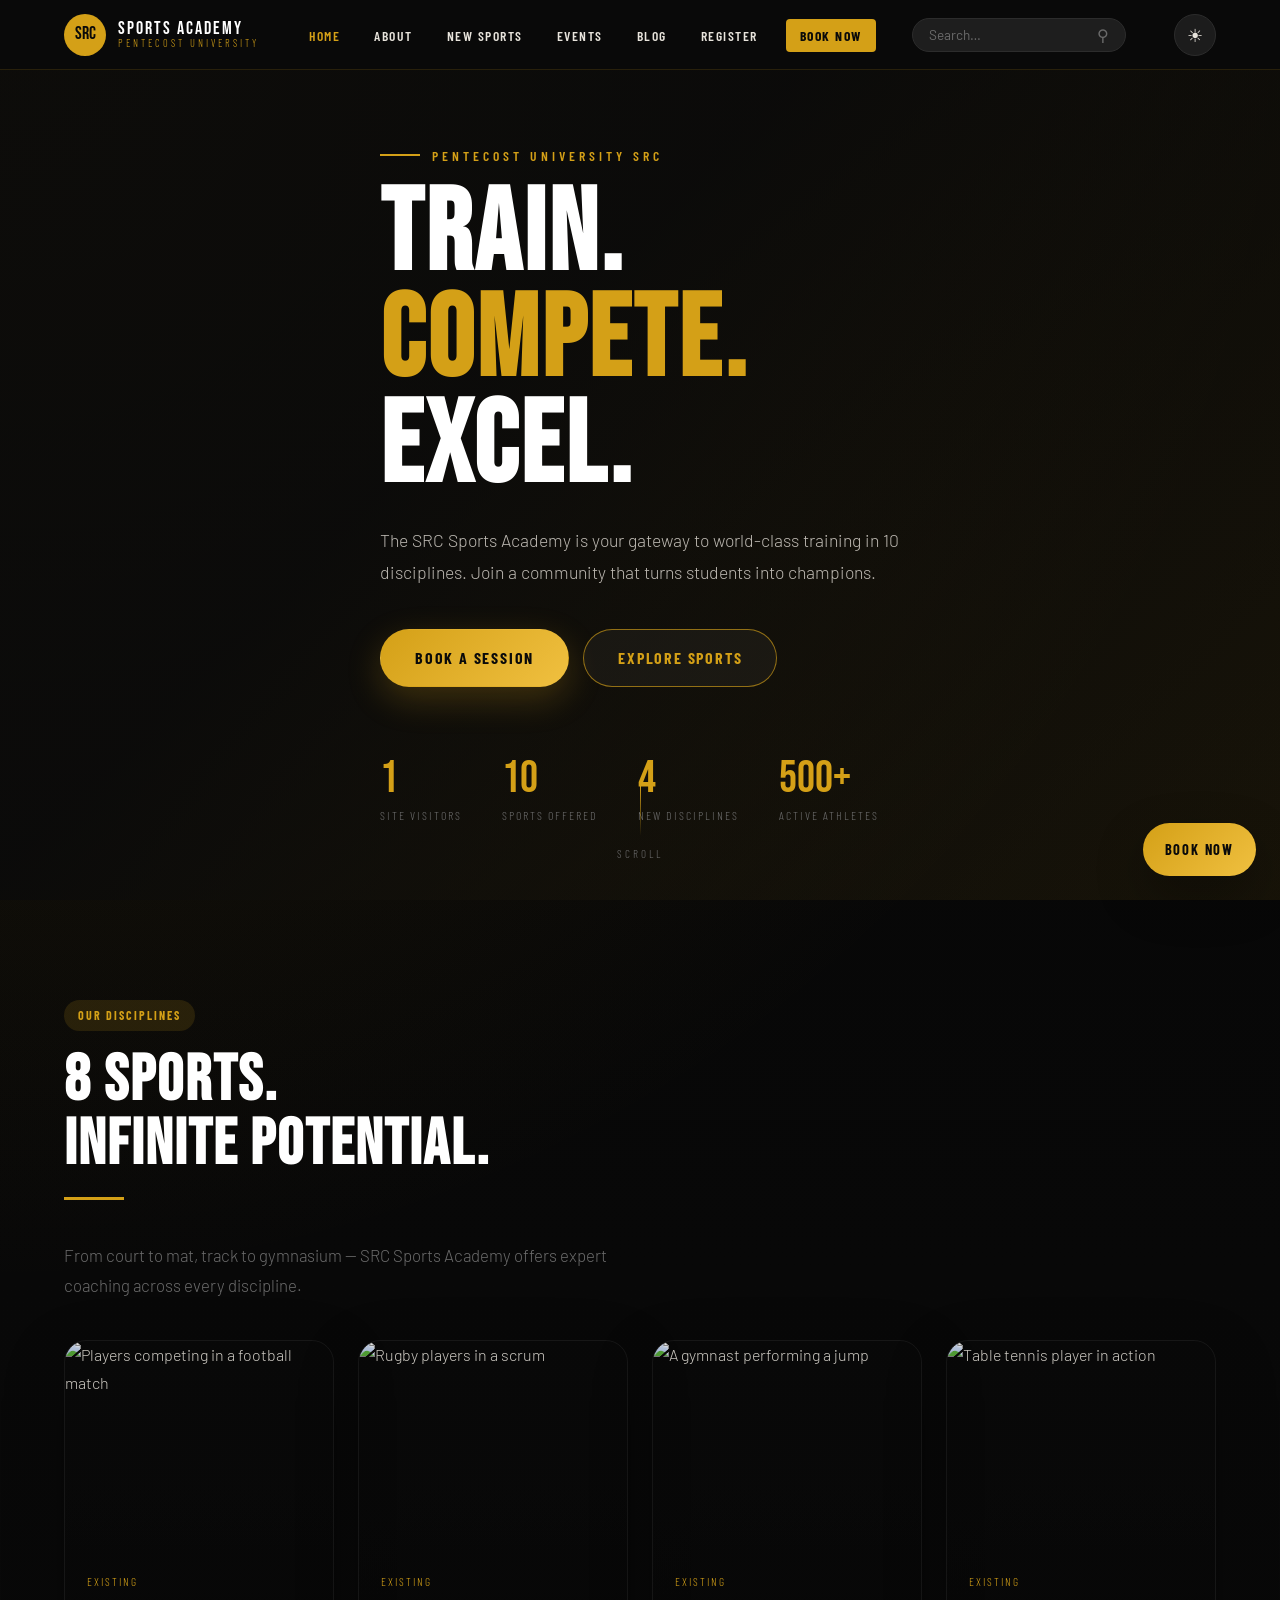
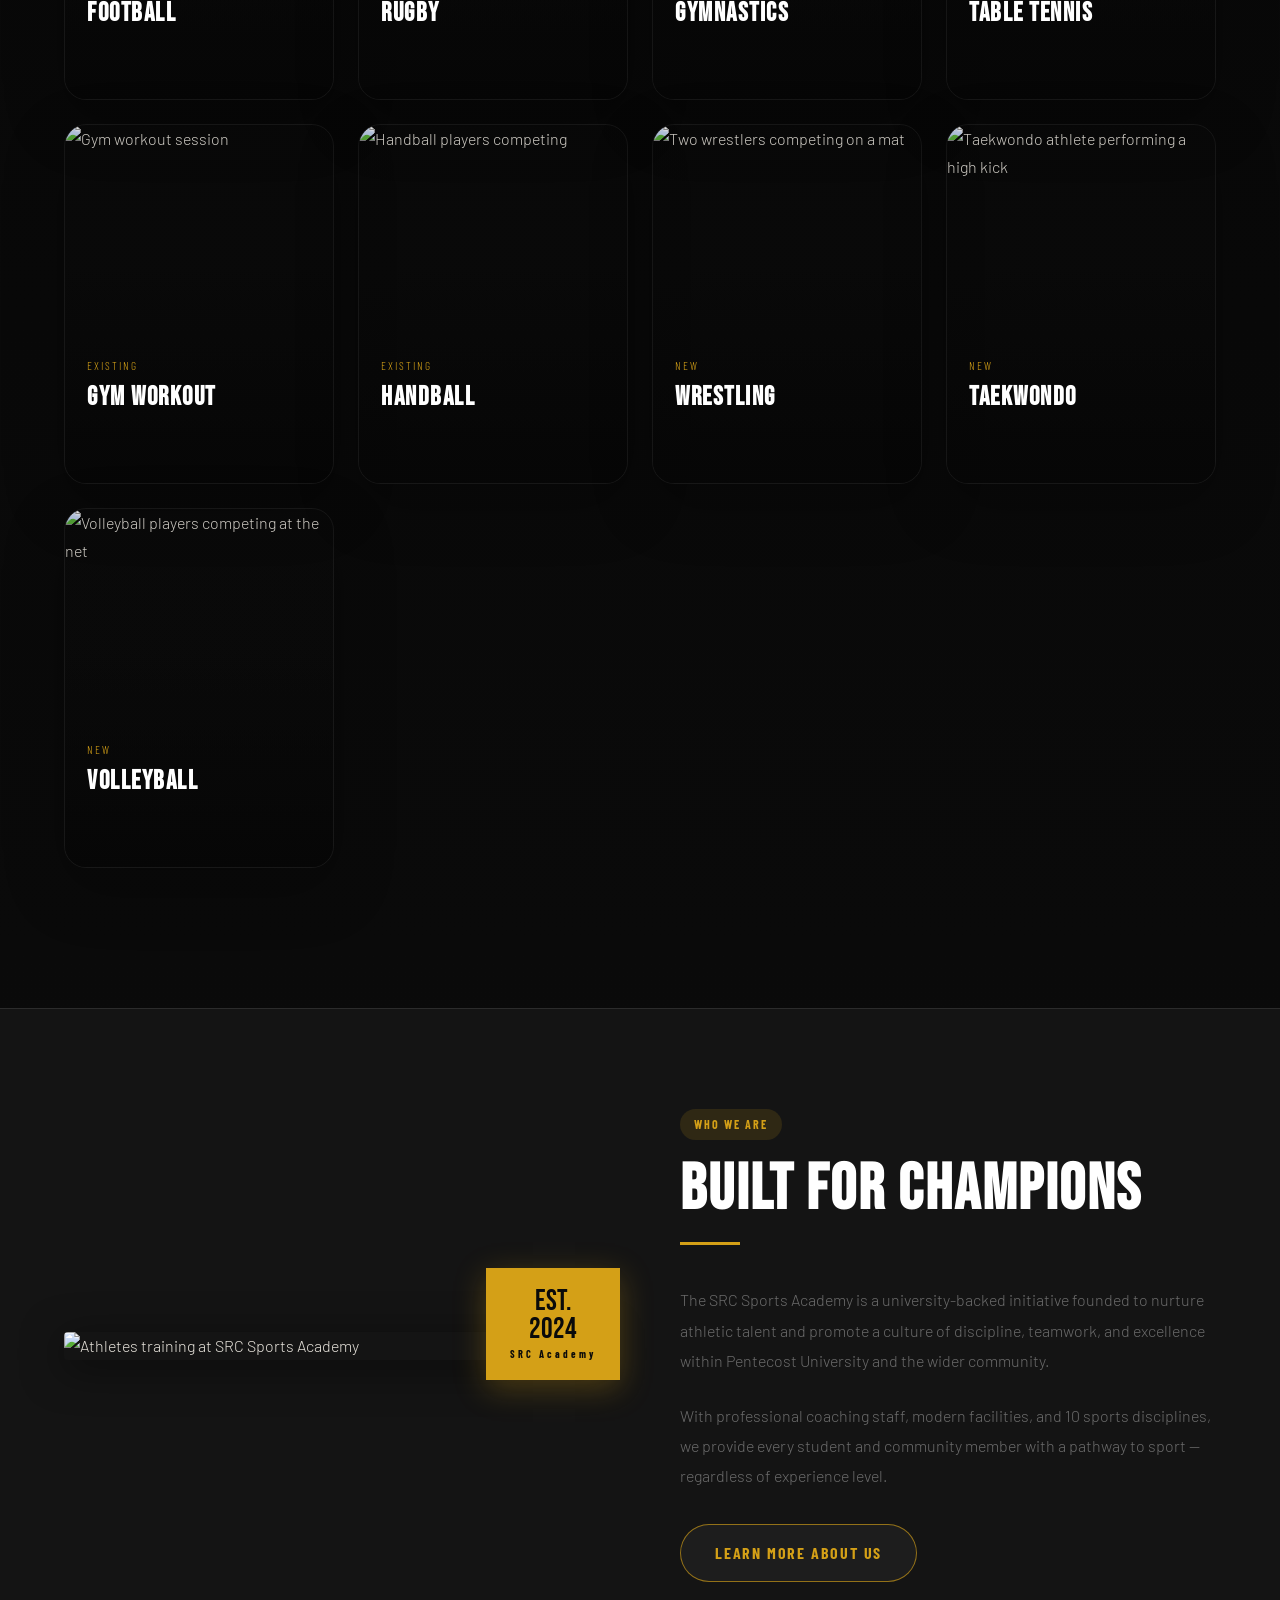
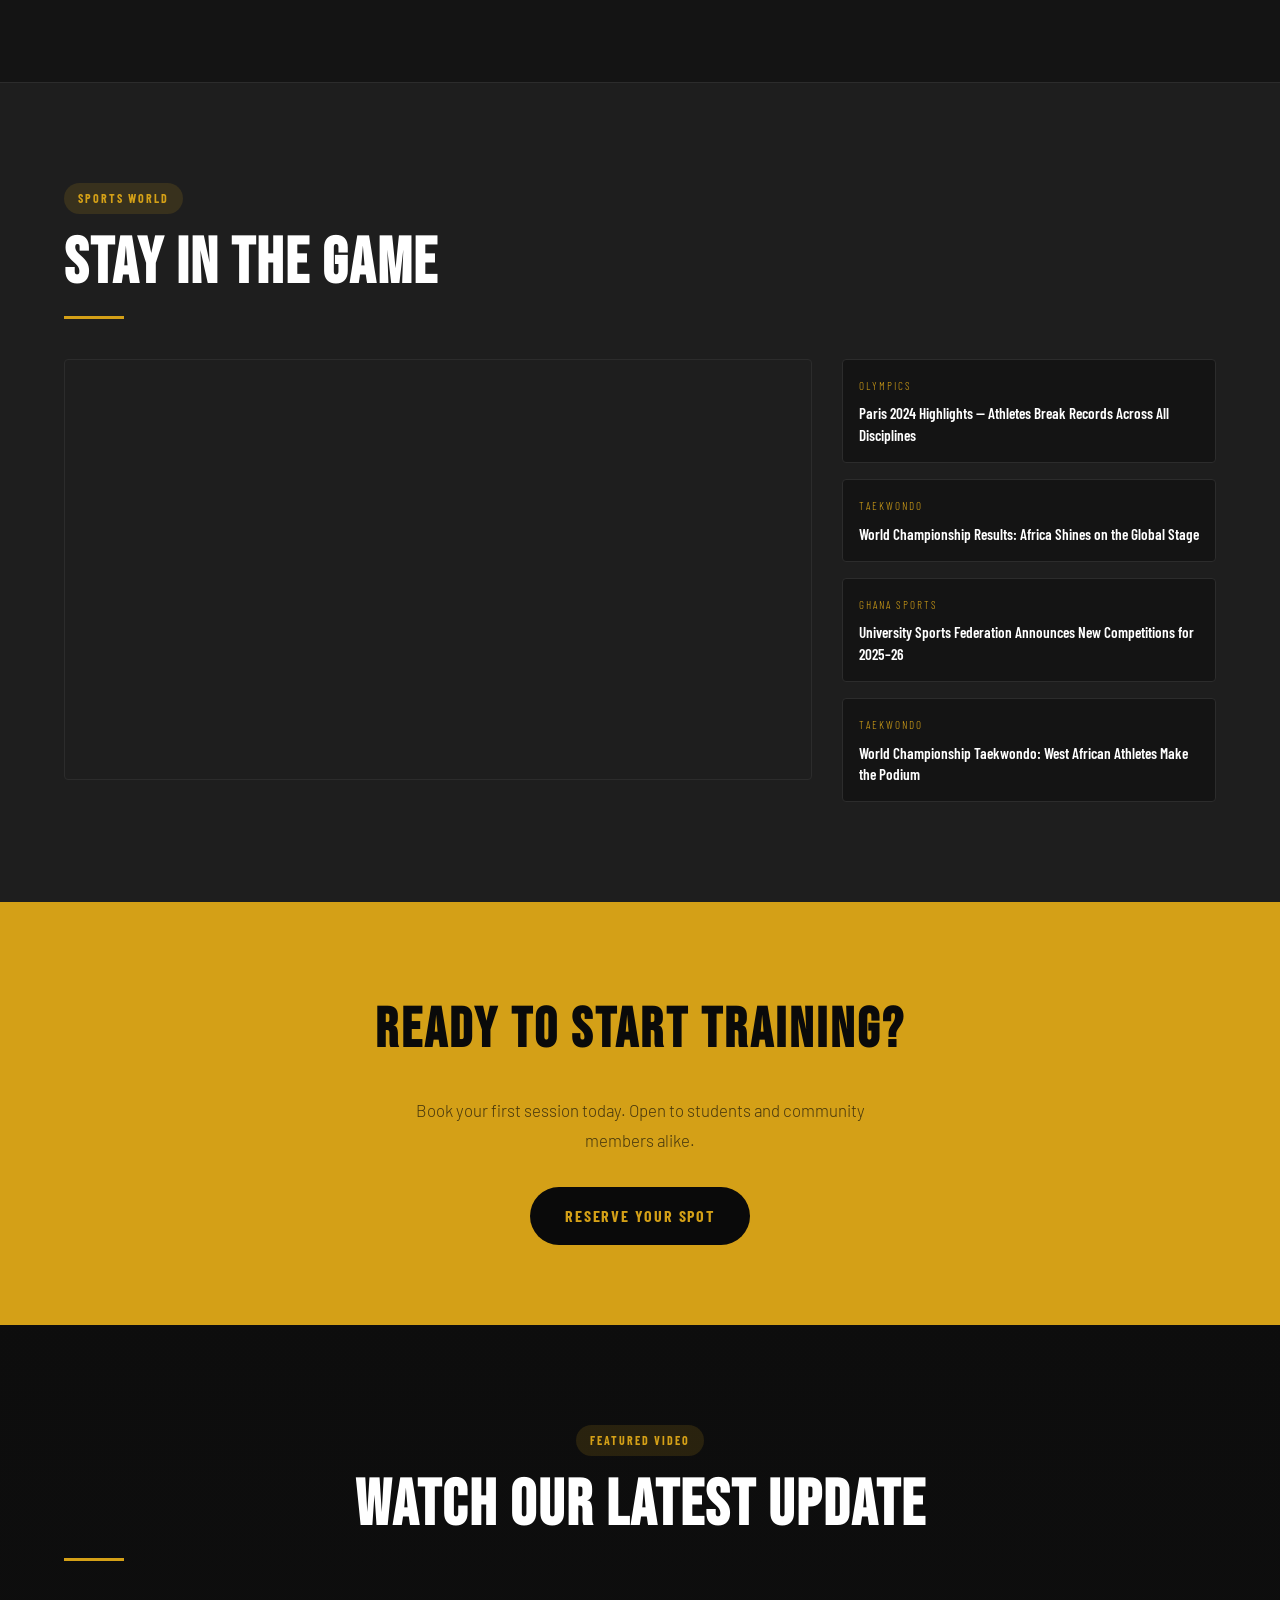
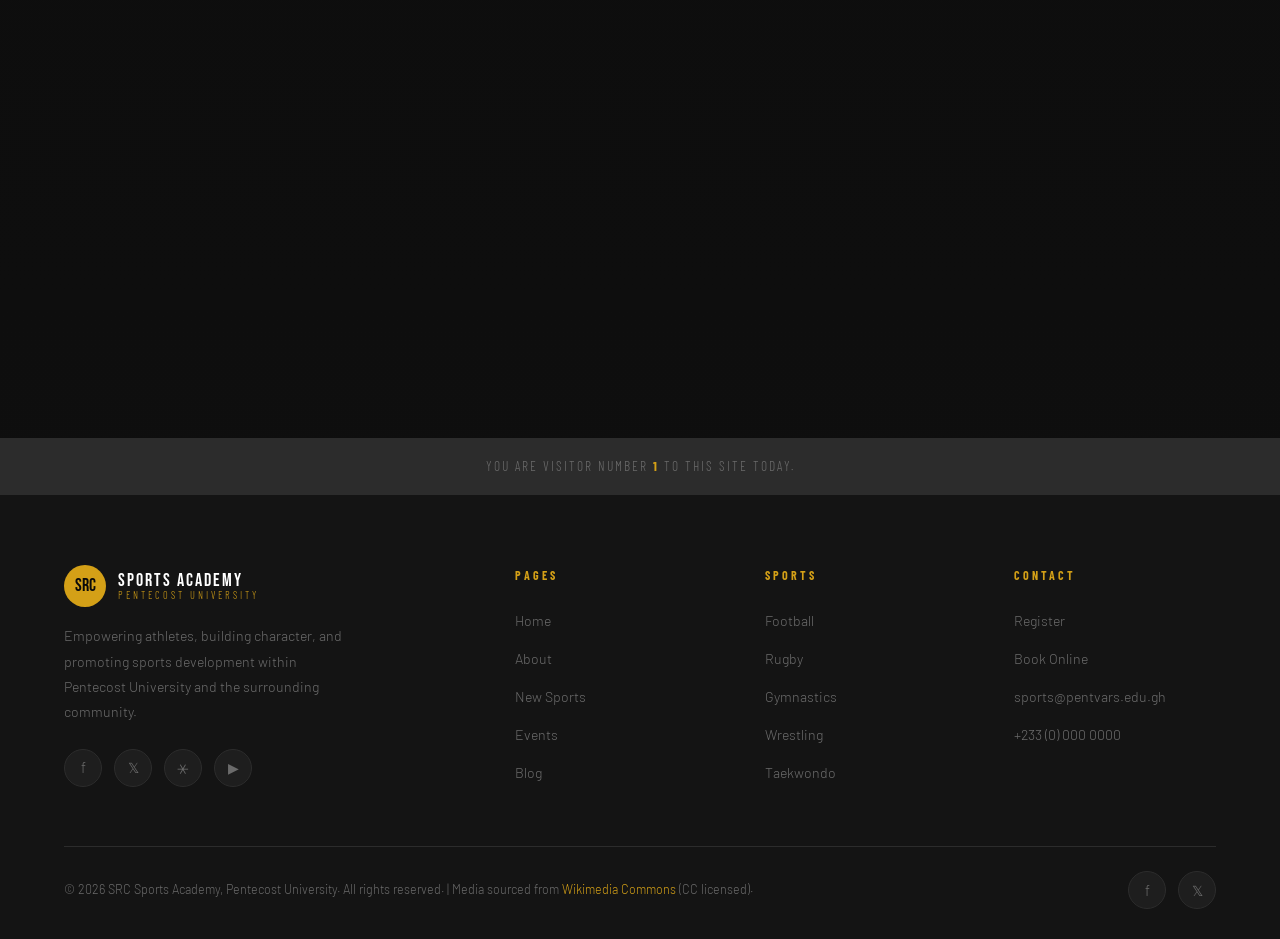
==== commit 470adc36: "Add files via upload" ====
--- a/index.html
+++ b/index.html
@@ -291,6 +291,18 @@
       </div>
     </section>
 
+    <!-- YOUTUBE VIDEO SECTION -->
+    <section class="section-pad" style="background:var(--off-white);" aria-label="Featured YouTube video">
+      <div class="container" style="text-align:center;">
+        <span class="tag">Featured Video</span>
+        <h2 class="section-title">Watch Our Latest Update</h2>
+        <div class="divider"></div>
+        <div style="max-width:600px;margin:0 auto;aspect-ratio:16/9;display:flex;justify-content:center;align-items:center;">
+          <iframe width="100%" height="100%" src="https://www.youtube.com/embed/vbJxymW5xj0?si=51YtMD80nFYc3L4q" title="YouTube video player" frameborder="0" allow="accelerometer; autoplay; clipboard-write; encrypted-media; gyroscope; picture-in-picture; web-share" referrerpolicy="strict-origin-when-cross-origin" allowfullscreen style="border-radius:8px;"></iframe>
+        </div>
+      </div>
+    </section>
+
   </main>
 
   <!-- ── VISITOR COUNTER ──────────────────────────────────── -->
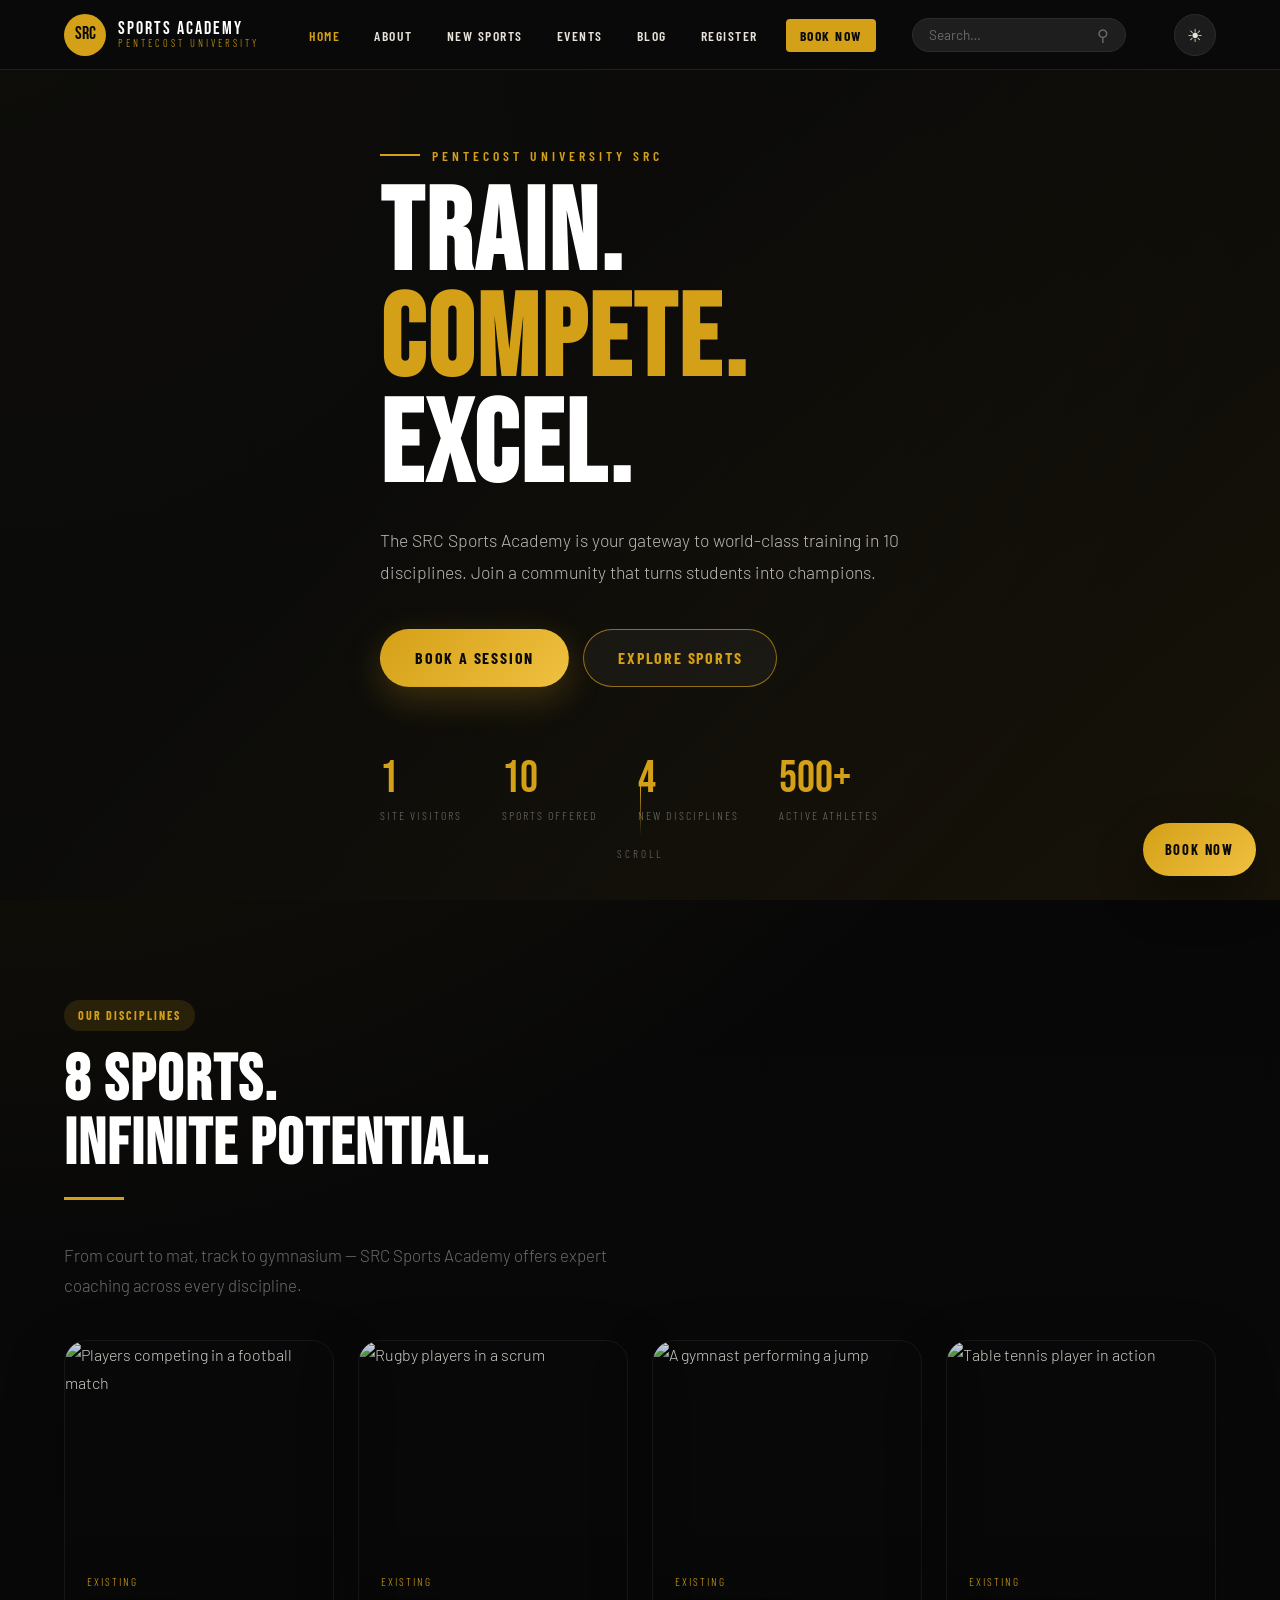
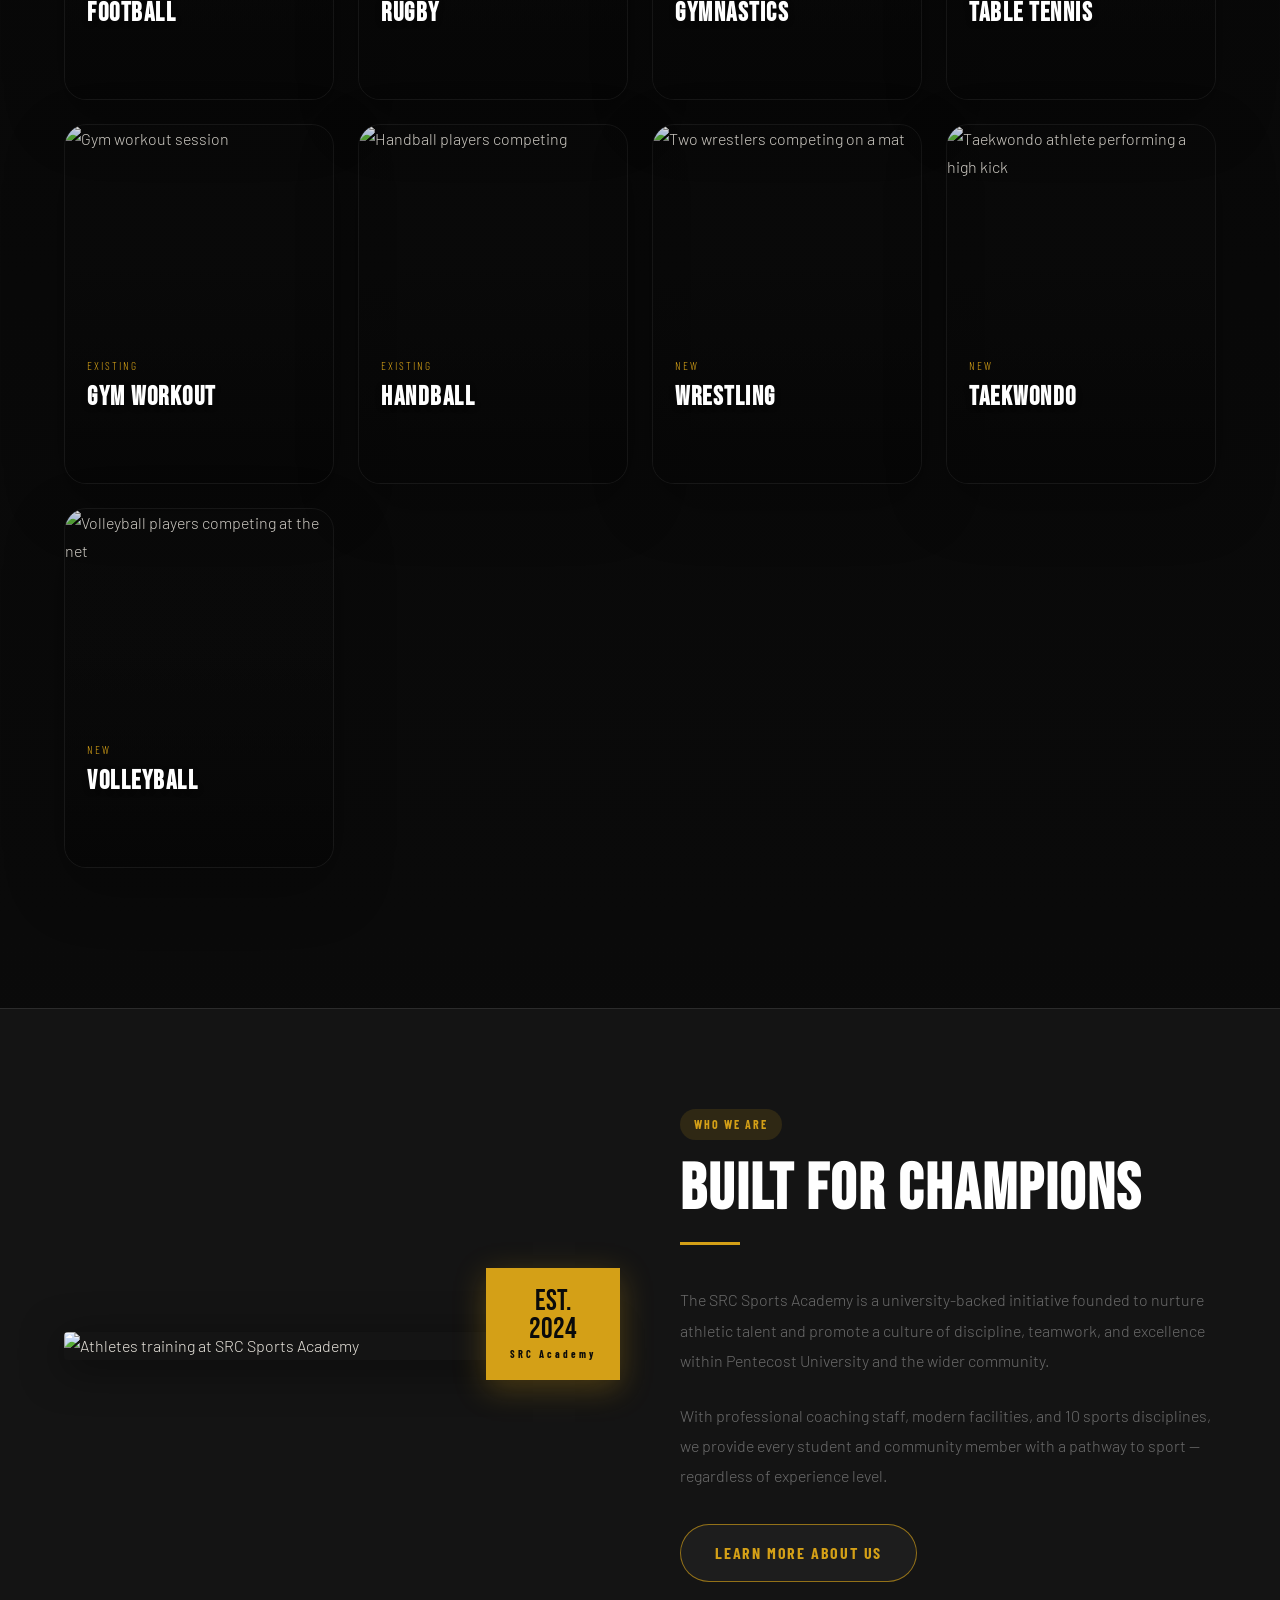
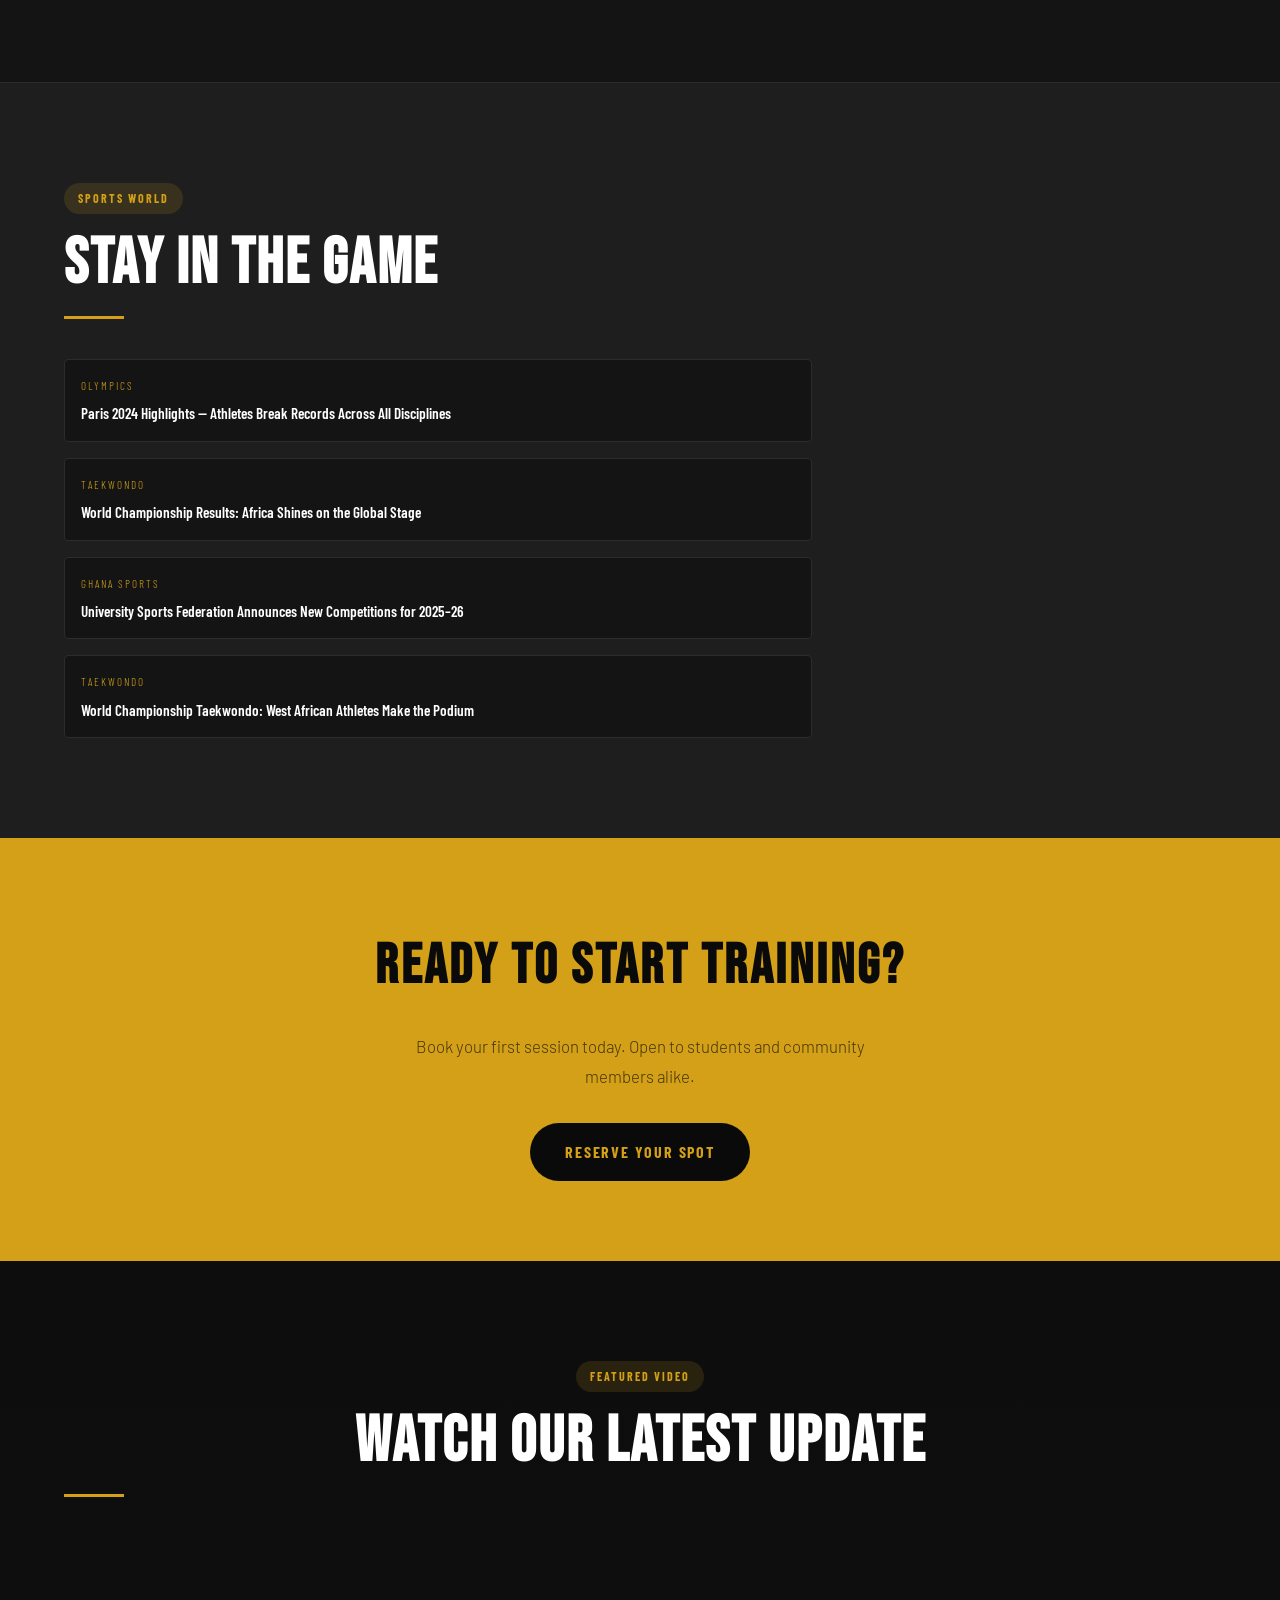
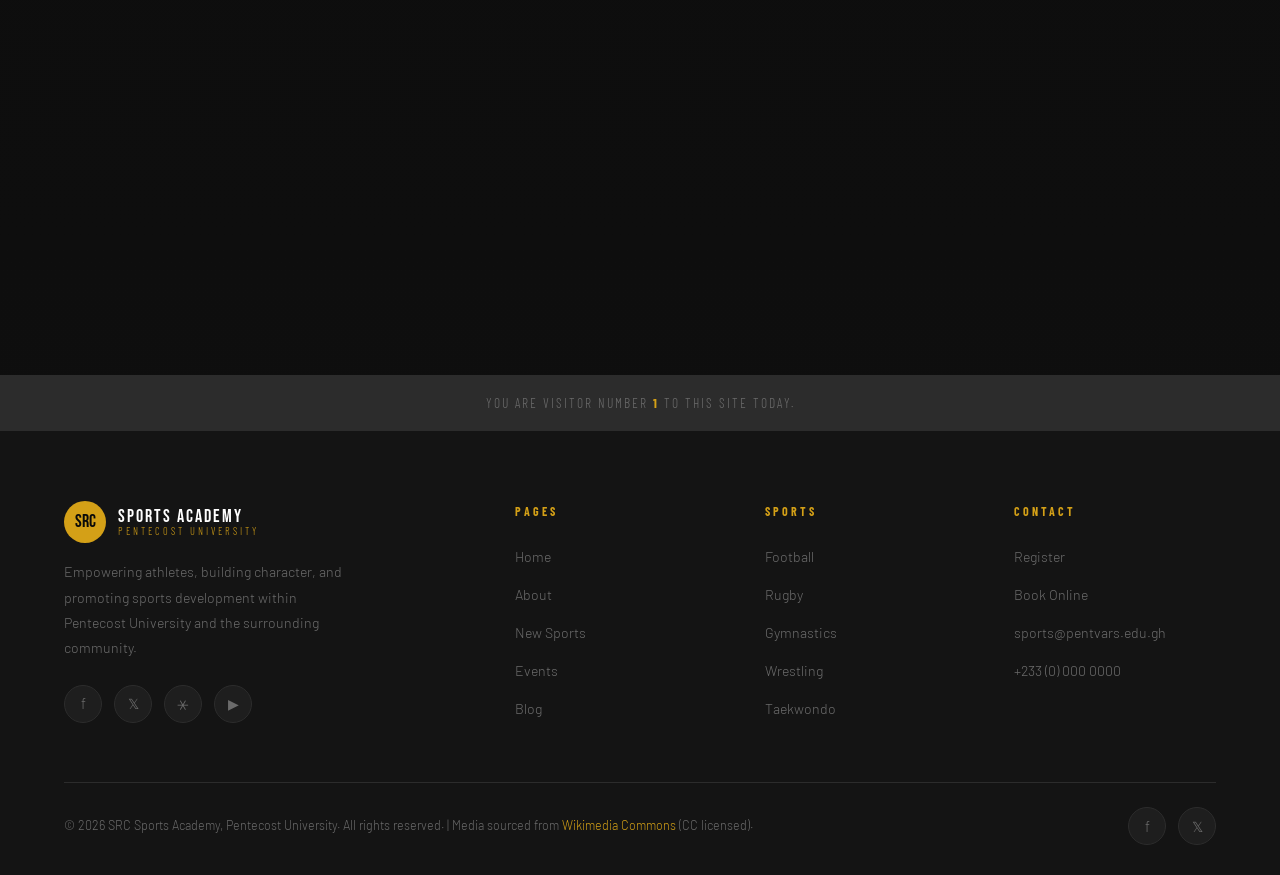
==== commit a8bf2052: "Add files via upload" ====
--- a/index.html
+++ b/index.html
@@ -246,16 +246,6 @@
         <h2 class="section-title" id="media-heading">Stay In the Game</h2>
         <div class="divider"></div>
         <div class="media-grid">
-          <div class="media-embed">
-            <iframe
-              src="https://www.youtube.com/embed/pqnfrzqMUhk?autoplay=1&amp;mute=1&amp;rel=0&amp;playsinline=1"
-              title="Olympic Highlights — Embedded Sports Coverage"
-              allow="accelerometer; autoplay; clipboard-write; encrypted-media; gyroscope; picture-in-picture; fullscreen"
-              allowfullscreen
-              loading="lazy"
-              aria-label="Olympic sports highlights video">
-            </iframe>
-          </div>
           <div class="media-sidebar">
             <div class="media-card">
               <div class="media-card-tag">Olympics</div>
--- a/style.css
+++ b/style.css
@@ -71,10 +71,28 @@
   color: var(--grey);
 }
 body.light-mode .hero-overlay {
-  background: linear-gradient(135deg, rgba(255,255,255,0.88) 40%, rgba(212,160,23,0.08) 100%);
+  background: linear-gradient(135deg, rgba(20,20,20,0.60) 40%, rgba(212,160,23,0.12) 100%);
 }
 body.light-mode .sport-card-overlay {
-  background: linear-gradient(to top, rgba(255,255,255,0.96) 0%, rgba(255,255,255,0.15) 60%);
+  background: linear-gradient(to top, rgba(15,15,15,0.92) 0%, rgba(25,25,25,0.55) 60%);
+}
+body.light-mode .sport-name {
+  color: #FFFFFF;
+  text-shadow: 0 2px 8px rgba(0,0,0,0.4);
+}
+body.light-mode .sport-tag {
+  color: #FFD700;
+  text-shadow: 0 1px 4px rgba(0,0,0,0.3);
+}
+body.light-mode .sport-book {
+  color: #FFFFFF;
+  text-shadow: 0 1px 4px rgba(0,0,0,0.3);
+}
+body.light-mode .hero-title {
+  color: #FFFFFF;
+}
+body.light-mode .hero-title em {
+  color: #FFD700;
 }
 
 
@@ -574,6 +592,7 @@
   color: var(--white);
   line-height: 1.05;
   margin-bottom: 8px;
+  text-shadow: 0 2px 6px rgba(0,0,0,0.3);
 }
 .sport-tag {
   font-family: var(--font-cond);
